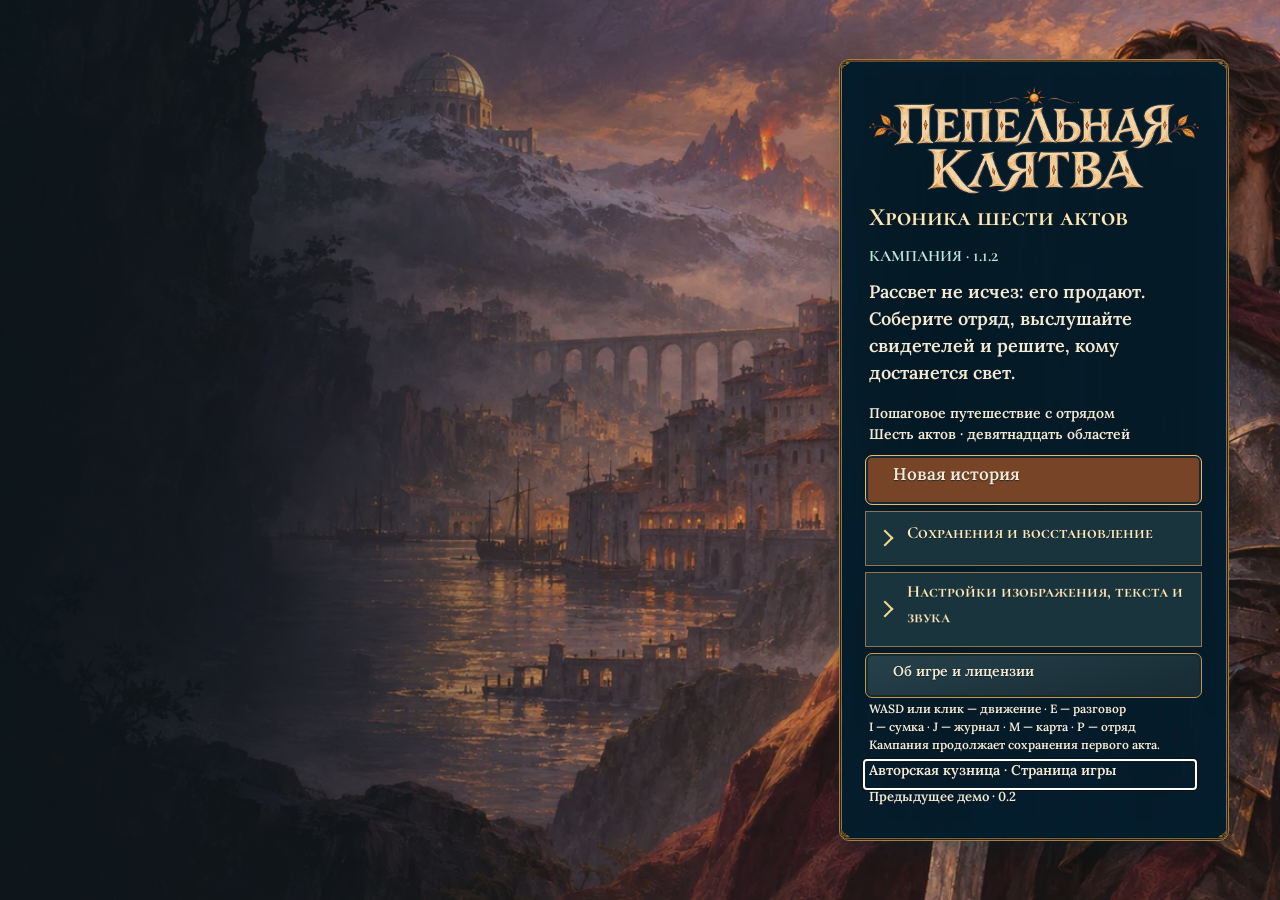
==== index.html @ 3344eede "Release Ashen Oath 1.1.2 with motion-captured locomotion" ====
<!doctype html>
<html lang="ru"><head><meta charset="utf-8"><meta name="viewport" content="width=device-width,initial-scale=1,viewport-fit=cover"><meta name="theme-color" content="#132b36"><title>Пепельная клятва · Кампания — Авторская кузница</title><link rel="stylesheet" href="act1.css?v=0.16.0-demo-poster-20261105-0717dfc3104f"><link rel="stylesheet" href="interface-windows.css?v=0.16.0-demo"><link rel="stylesheet" href="navigation.css?v=0.16.0-demo-phonehud2"><link rel="stylesheet" href="quest-arrow.css?v=0.16.0-demo"><link rel="stylesheet" href="loader-ads.css?v=20261113-vk4"><link rel="stylesheet" href="painted.css?v=roads-018"><link rel="stylesheet" href="forged.css?v=forged-019"><link rel="stylesheet" href="campaign.css?v=motion-110"></head><body>
<canvas id="actWorld" tabindex="-1" aria-label="Трёхмерный мир Пепельной клятвы"></canvas>
<div id="saveStatus" class="save-status" role="status" aria-live="polite"></div><div id="actHud" hidden></div><div id="actToast" role="status" aria-live="polite" hidden></div>
<section id="actMenu"><div id="menuCard" class="menu-card" role="region" aria-label="Главное меню"></div></section>
<div id="areaLoading" data-area-loading hidden><progress id="areaProgress" max="100" aria-label="Готовность локации"></progress></div>
<dialog id="gameModal" class="modal" aria-label="Окно игры"><div id="modalContent" class="panel"></div></dialog>
<input type="file" id="saveFile" accept=".json,.rpgsave.json" hidden>
<script src="loader-ads.js?v=20261113-vk4" defer></script>
<script type="module" src="src/act1/main.js?v=stride-112"></script>
</body></html>
---- act1.css ----
:root{color-scheme:dark;--ink:#ecdfc1;--gold:#c6a15e;--black:#10151b}*{box-sizing:border-box}html,body{margin:0;width:100%;height:100%;overflow:hidden;background:#131b20}button,input{font:inherit}button{cursor:pointer}button:disabled{cursor:default;opacity:.48}button:focus-visible,[tabindex]:focus-visible,input:focus-visible{outline:2px solid #f4d580;outline-offset:4px}[hidden]{display:none!important}#actWorld{position:fixed;inset:0;width:100%;height:100%;touch-action:none}.bitmap-text{display:block;max-width:100%;height:auto;object-fit:contain;pointer-events:none;user-select:none}.sprite{background-repeat:no-repeat;background-size:400% 400%;flex-shrink:0}.sprite.icons{background-image:url(assets/act1/item-icons.png);width:58px;height:58px}.sprite.portraits{background-image:url(assets/act1/portraits.png);width:76px;height:76px;border:1px solid #bd9b5266;border-radius:7px}.panel{position:relative;padding:36px 30px 26px;isolation:isolate}.panel:before{content:'';position:absolute;inset:0;background-image:url(assets/act1/ui-kit.png);background-size:400% 400%;background-position:var(--cell-x,0%) var(--cell-y,0%);pointer-events:none;z-index:-1}.panel:after{content:'';position:absolute;inset:25px 23px 23px;background:#10171bf0;z-index:-2;pointer-events:none}.paint-button{position:relative;border:0;background-image:url(assets/act1/ui-kit.png);background-size:400% 400%;background-position:0% 33.333%;background-color:transparent;min-height:52px;min-width:125px;padding:14px 24px;display:flex;align-items:center;justify-content:center;gap:8px}.paint-button:hover:not(:disabled){background-position:33.333% 33.333%}.paint-button:active:not(:disabled){background-position:66.666% 33.333%}.paint-button.small{min-height:42px;padding:10px 16px;min-width:90px}.paint-button.selected{filter:brightness(1.35)}#actHud{position:fixed;inset:0;pointer-events:none}#actHud button,#actHud .party-card{pointer-events:auto}.hud-top{position:absolute;top:10px;left:18px;right:18px;display:flex;gap:12px;align-items:flex-start;justify-content:space-between}.objective-panel{width:min(430px,44vw)}.hud-controls{display:flex;gap:4px;flex-wrap:wrap;justify-content:flex-end;max-width:460px}.party-strip{position:absolute;bottom:12px;left:12px;display:flex;gap:4px;max-width:65vw}.party-card{width:176px;padding:29px 17px 18px;display:flex;gap:7px;align-items:center;cursor:pointer}.party-card .portraits{width:52px;height:64px}.party-card.active{filter:brightness(1.25)}.party-values{min-width:0;flex:1}.meter{height:6px;background:#0b1118;border:1px solid #7b7143;margin:4px}.meter i{display:block;height:100%;background:#b84f46}.meter.mp i{background:#508ca8}.near-panel{position:absolute;right:20px;bottom:18px;width:290px}.near-panel .paint-button{width:100%}.location-label{position:absolute;left:50%;top:8px;transform:translateX(-50%);padding:8px 18px;background:#0d171ba6;border-bottom:1px solid #b896514d}.battle-panel{position:absolute;right:18px;bottom:18px;width:min(550px,44vw);max-height:73vh;overflow:auto}.battle-targets{display:flex;gap:4px;flex-wrap:wrap;margin:8px 0}.battle-actions{display:grid;grid-template-columns:1fr 1fr;gap:4px}.battle-log{max-height:100px;overflow:auto;background:#0d141bbb;padding:8px;border:1px solid #8a714444}.battle-items{max-height:170px;overflow:auto}.modal{width:min(1080px,94vw);max-height:91vh;overflow:auto;padding:46px 38px 30px;border:0;background:#111a20f2;color:var(--ink);border-radius:9px;box-shadow:0 25px 120px #000e}.modal::backdrop{background:#050910aa;backdrop-filter:blur(4px)}.modal:before{position:fixed;pointer-events:none}.modal-header{display:flex;align-items:center;justify-content:space-between;gap:12px;margin-bottom:12px}.modal-body{position:relative}.row{display:flex;align-items:center;gap:12px}.column{display:flex;flex-direction:column;gap:10px}.wrap{flex-wrap:wrap}.grow{flex:1;min-width:0}.scroll{max-height:65vh;overflow:auto;padding-right:7px}.dialogue-row{align-items:flex-start;min-height:155px}.dialogue-row .portraits{width:156px;height:190px}.choice-list{display:flex;flex-direction:column;gap:4px;margin-top:16px}.choice-list .paint-button{justify-content:flex-start;padding:17px 28px}.inventory-layout{display:grid;grid-template-columns:210px 1fr 240px;gap:16px}.bag-grid{display:grid;grid-template-columns:repeat(6,minmax(48px,1fr));gap:6px}.item-slot{position:relative;min-width:0;aspect-ratio:1;border:0;background-image:url(assets/act1/ui-kit.png);background-size:400% 400%;background-position:0% 66.666%;background-color:transparent;padding:8px;display:grid;place-items:center;touch-action:none;cursor:pointer}.item-slot .icons{width:100%;height:100%}.item-slot img.qty{position:absolute;right:3px;bottom:2px;width:auto;max-width:75%;height:18px}.item-slot.selected{outline:2px solid #edcb75}.item-slot.drag-over{outline:3px solid #83c9a4}.item-slot.gear-slot{width:72px;height:72px}.gear-row{display:flex;align-items:center;gap:6px;margin:8px 0}.item-detail{padding:14px;background:#090f16a8;border:1px solid #8c733b66;min-height:230px}.drag-preview{position:fixed;width:72px;height:72px;pointer-events:none;z-index:1000;filter:drop-shadow(0 7px 7px #0009)}.shop-list{display:grid;grid-template-columns:repeat(2,1fr);gap:8px}.shop-entry{display:flex;align-items:center;border:1px solid #9f865a44;padding:8px;gap:9px}.quest-entry{border-bottom:1px solid #9b824d44;padding:10px 0}.quest-entry.done{opacity:.55}.world-map{width:100%;height:300px;object-fit:contain;background:#111d23;border:1px solid #8d784e66}#actToast{position:fixed;left:50%;bottom:215px;transform:translateX(-50%);pointer-events:none;z-index:70;background:#10201fe8;border:1px solid #ab8b4d66;padding:8px 18px;border-radius:5px;max-width:80vw}#actMenu{position:fixed;inset:0;background:#0e171d url(assets/act1/gilded-menu-background.png?v=poster-20261105-0717dfc3104f) center/cover;z-index:90;display:flex;align-items:center;justify-content:flex-end;padding:5vw}.menu-card{width:400px;max-height:90vh;overflow:auto;background:#0b131ad4;padding:32px;border:1px solid #ad8e4655;border-radius:8px;box-shadow:0 15px 60px #0009}.menu-card .paint-button{width:100%;margin:5px 0}.menu-card .intro{margin:12px 0 20px}.menu-setting{display:flex;align-items:center;justify-content:space-between;margin:10px 0}.menu-setting input{width:130px;accent-color:#bd9658}::-webkit-scrollbar{width:8px}::-webkit-scrollbar-thumb{background:#76633e;border-radius:5px}body.reduced *{scroll-behavior:auto!important}@media(max-width:1000px){.hud-controls{max-width:320px}.hud-controls .paint-button{min-width:70px;padding:10px 14px}.party-card{width:137px;padding:22px 11px 15px}.party-card .portraits{width:42px;height:50px}.objective-panel{width:330px;padding:30px 23px 22px}.inventory-layout{grid-template-columns:160px 1fr}.item-detail{grid-column:1/-1;min-height:100px}.battle-panel{width:430px}.menu-card{width:360px}}@media(max-width:700px){.hud-top{left:5px;right:5px;top:5px}.location-label{display:none}.objective-panel{width:52vw;padding:25px 17px 16px}.hud-controls{max-width:44vw}.party-strip{max-width:100vw;left:0;bottom:0;gap:0}.party-card{width:24vw;padding:25px 10px 15px;display:block}.party-card .portraits{display:none}.near-panel{bottom:145px;right:8px;width:230px}.battle-panel{width:94vw;right:3vw;bottom:140px;max-height:48vh}.inventory-layout{grid-template-columns:1fr}.bag-grid{grid-template-columns:repeat(5,1fr)}.gear-row{display:inline-flex}.shop-list{grid-template-columns:1fr}.dialogue-row .portraits{width:90px;height:120px}.modal{padding:26px 18px}.menu-card{width:100%;background:#0b131aeb}#actMenu{padding:4vw;align-items:flex-end}.menu-card .intro{display:none}}

.modal{padding:0;background:transparent}.modal>.panel{min-height:260px;padding:48px 40px 35px}.modal:before{content:none}

.save-status{position:fixed;left:22px;bottom:178px;pointer-events:none;z-index:6;padding:2px 8px;background:#101a20b8;border-radius:3px}@media(max-width:700px){.save-status{bottom:130px}}
@media (min-width:701px) and (max-width:1300px){.battle-panel{bottom:170px;max-height:calc(100vh - 250px)}}
.battle-panel{pointer-events:auto}
/* Readable surfaces, preserving the gold, steel and crimson palette. */
.panel{isolation:auto;padding:14px;background:linear-gradient(145deg,#292b2aee,#10171df2);border:2px solid #a58146;border-radius:8px;box-shadow:inset 0 0 0 2px #191a1b,0 5px 18px #0008}
.panel:before,.panel:after{content:none}
.paint-button,.paint-button.small{background-image:none;background:linear-gradient(#473d30,#232422);border:1px solid #b28b51;border-radius:6px;min-width:0;min-height:44px;padding:8px 10px;box-shadow:inset 0 1px #f0c97940}
.paint-button:hover:not(:disabled){background:#594a35}.paint-button:active:not(:disabled){background:#693b32}
.item-slot{background-image:none;background:#20242a;border:1px solid #987948;border-radius:5px}
.bitmap-text{flex-shrink:1;min-width:0;max-width:100%;height:auto}
#actHud{display:grid;grid-template-columns:minmax(0,1fr) minmax(280px,38%);grid-template-rows:auto minmax(0,1fr) auto;gap:8px;padding:8px}
.hud-top{position:relative;inset:auto;grid-column:1/-1;grid-row:1;align-items:start}.objective-panel{width:min(360px,45%)}.hud-controls{max-width:58%}
.location-label{top:4px;z-index:2;pointer-events:none}
.party-strip{position:relative;inset:auto;grid-column:1/-1;grid-row:3;max-width:100%;overflow-x:auto;overflow-y:hidden;pointer-events:auto;align-items:stretch}
.party-card{flex:0 0 165px;width:165px;padding:8px;min-width:0}.party-card .portraits{width:48px;height:56px}
.battle-panel{position:relative;inset:auto;grid-column:2;grid-row:2;width:auto;max-height:100%;min-height:0;overflow:auto;pointer-events:auto;align-self:stretch}
.near-panel{position:relative;inset:auto;grid-column:2;grid-row:2;align-self:end;justify-self:end;width:min(290px,100%);pointer-events:auto}
.battle-actions{grid-template-columns:repeat(2,minmax(0,1fr))}.battle-targets .paint-button{flex:1 1 130px}.battle-log{pointer-events:auto}
@media(max-width:700px){#actHud{grid-template-columns:minmax(60px,1fr) minmax(0,68%);gap:4px;padding:4px}.hud-top{gap:4px}.objective-panel{width:48%;padding:8px;max-height:22vh;overflow:auto}.hud-controls{max-width:50%;gap:2px}.hud-controls .paint-button{padding:5px;min-height:36px}.party-card{flex-basis:145px;width:145px;display:flex;padding:6px}.party-card .portraits{display:block;width:35px;height:44px}.battle-panel{width:auto;max-height:100%;padding:8px}.near-panel{width:min(230px,100%)}.save-status{display:none}}
/* The supplied ImageGen atlas has unequal rectangles, not 4×4 cells.
   Bounds in the 1254×1254 source: panel (0,10,390,370),
   button (0,430,320,142), slot (0,600,320,300). */
.panel{isolation:isolate}
.panel:before{content:'';position:absolute;inset:0;display:block;background-image:url(assets/act1/ui-kit.png);background-repeat:no-repeat;background-size:321.54% 338.92%;background-position:0% 1.13%;opacity:.32;z-index:-1;pointer-events:none}
.paint-button,.paint-button.small{background-image:linear-gradient(#191d1bd9,#191d1be8),url(assets/act1/ui-kit.png);background-size:100% 100%,391.875% 883.10%;background-position:center,0% 38.67%;background-repeat:no-repeat}
.paint-button:hover:not(:disabled){background-image:linear-gradient(#694b31b8,#352920d9),url(assets/act1/ui-kit.png)}
.paint-button:active:not(:disabled){background-image:linear-gradient(#703a31c9,#35201dda),url(assets/act1/ui-kit.png)}
.item-slot{background-image:linear-gradient(#191d1bb3,#191d1bc9),url(assets/act1/ui-kit.png);background-size:100% 100%,391.875% 418%;background-position:center,0% 62.89%;background-repeat:no-repeat}
/* Reserve location within the objective, keeping navigation unobscured. */
.location-label{position:relative;top:auto;left:auto;transform:none;margin-top:5px;padding:3px 0;background:none;border:0}
.save-status{position:fixed;left:8px;top:50%;bottom:auto;right:auto;opacity:.78}
@media(min-width:1100px){.party-strip{grid-column:1;grid-row:3}.battle-panel{grid-column:2;grid-row:2 / 4}}
@media(max-width:1099px){.party-strip{grid-column:1 / -1;grid-row:3}.battle-panel{grid-column:2;grid-row:2}}
.party-card.active{border:3px double #ffe5a1;box-shadow:inset 0 0 0 2px #7a3028,0 0 0 2px #382018,0 0 14px #e1a85199;filter:none}
/* Keep both target list and commands usable in compact battle viewports. */
@media(max-width:1099px){
 #actHud[data-mode="battle"] .objective-panel>img:nth-child(2),#actHud[data-mode="battle"] .objective-panel>img:nth-child(3){display:none}
 #actHud[data-mode="battle"] .objective-panel{padding:8px;width:min(260px,40%)}
 #actHud[data-mode="battle"] .party-card{flex:0 0 155px;width:155px;padding:6px;align-items:start}
 #actHud[data-mode="battle"] .party-card .portraits{display:none}
 #actHud[data-mode="battle"] .party-values{display:grid;grid-template-columns:minmax(0,1fr) minmax(0,1fr);gap:1px 4px;align-items:center}
 #actHud[data-mode="battle"] .party-values .meter{margin:1px;height:7px}
 #actHud[data-mode="battle"] .party-values>img{max-width:100%}
 #actHud[data-mode="battle"] .battle-targets{flex-wrap:nowrap;overflow:auto;max-height:110px;align-items:flex-start}
 #actHud[data-mode="battle"] .battle-targets .paint-button{flex:0 0 130px;max-height:105px;overflow:auto;align-items:flex-start}
 #actHud[data-mode="battle"] .battle-panel{padding:8px}
}
.item-slot img.qty{z-index:3;box-sizing:content-box;width:40px;max-width:none;height:auto;min-height:20px;padding:2px 3px;background:#15100df5;border:1px solid #e2c37d;border-radius:5px;box-shadow:0 1px 4px #000}
/* Combat command dock: compact header and party, with room for the battlefield. */
#actHud[data-mode="battle"]{grid-template-columns:minmax(0,1fr) minmax(280px,330px)}
#actHud[data-mode="battle"] .objective-panel>img:nth-child(2),#actHud[data-mode="battle"] .objective-panel>img:nth-child(3){display:none}
#actHud[data-mode="battle"] .objective-panel{padding:8px;width:min(260px,40%)}
#actHud[data-mode="battle"] .party-card{flex:0 0 160px;width:160px;padding:6px;align-items:start}
#actHud[data-mode="battle"] .party-card .portraits{display:none}
#actHud[data-mode="battle"] .party-values{display:grid;grid-template-columns:minmax(0,1fr) minmax(0,1fr);gap:1px 4px;align-items:center}
#actHud[data-mode="battle"] .party-values .meter{margin:1px;height:7px}
#actHud[data-mode="battle"] .battle-panel{padding:8px}
#actHud[data-mode="battle"] .battle-targets{display:flex;flex-wrap:nowrap;overflow:auto;max-height:76px;align-items:stretch;margin:4px 0}
#actHud[data-mode="battle"] .battle-targets .paint-button{flex:1 0 96px;max-height:72px;overflow:auto;padding:4px;align-items:start}
.battle-actions{grid-template-columns:repeat(2,minmax(0,1fr));gap:3px}
.battle-actions .paint-button,.battle-actions .paint-button.small{min-height:43px;padding:4px 5px;justify-content:flex-start;gap:4px}
.battle-actions .combat-primary{min-height:52px;border-width:2px}
.combat-icon{width:32px;height:32px;flex:0 0 32px;background-repeat:no-repeat}
.battle-intel,.battle-log{pointer-events:auto;margin:3px 0;max-height:100px;overflow:auto;font-size:13px}
.battle-intel summary,.battle-log summary{cursor:pointer;display:flex;align-items:center;min-height:28px;color:#e3c895}
.battle-intel summary .bitmap-text,.battle-log summary .bitmap-text{display:inline-block}
@media(max-width:700px){#actHud[data-mode="battle"]{grid-template-columns:minmax(45px,1fr) minmax(240px,60%)}#actHud[data-mode="battle"] .party-card{flex-basis:140px;width:140px}}
/* ImageGen combat atlas 1774×887, four columns by two rows. */
.combat-icon{background-image:url(assets/act1/combat-actions-v1.png);background-size:400% 200%}
.combat-icon-attack{background-position:0% 0%}.combat-icon-defend{background-position:33.333% 0%}.combat-icon-item{background-position:66.667% 0%}.combat-icon-flee{background-position:100% 0%}
.combat-icon-fire{background-position:0% 100%}.combat-icon-ice{background-position:33.333% 100%}.combat-icon-heal{background-position:66.667% 100%}.combat-icon-arcane{background-position:100% 100%}
#actHud[data-mode="battle"] .battle-panel{align-self:start;max-height:100%}
#actHud[data-mode="battle"] .party-strip{align-items:flex-end}
#actHud[data-mode="battle"] .party-values{display:block}
#actHud[data-mode="battle"] .party-heading{min-width:0}
#actHud[data-mode="battle"] .party-vital{display:grid;grid-template-columns:minmax(0,1fr) 70px;align-items:center;gap:4px}
#actHud[data-mode="battle"] .battle-targets{max-height:none;align-items:stretch}
#actHud[data-mode="battle"] .battle-targets .paint-button{max-height:none;overflow:visible;align-items:center}
@media(min-width:701px) and (max-width:1099px){#actHud[data-mode="battle"]{grid-template-columns:minmax(0,1fr) 300px}}
#actHud[data-mode="battle"] .battle-targets .paint-button{flex:1 0 76px}
.battle-actions .paint-button{position:relative}
.battle-actions .paint-button:has(.combat-cost){min-height:52px;padding-bottom:14px}
.combat-cost{position:absolute;right:3px;bottom:1px;padding:0 2px;background:#141718ee;border:1px solid #80683c;border-radius:3px;line-height:1;pointer-events:none}
#actHud[data-mode="battle"] .hud-controls .paint-button{min-height:36px;padding:6px 8px}
@media(max-width:1099px){.battle-actions .combat-icon{width:28px;height:28px;flex-basis:28px}#actHud[data-mode="battle"] .battle-targets .paint-button{padding:2px;min-height:44px}}
#actHud[data-mode="battle"] .party-card{padding:4px}
.battle-actions{gap:2px}
.battle-actions .paint-button:has(.combat-cost){padding-bottom:4px}
.battle-actions .paint-button:has(.combat-cost)>.bitmap-text{align-self:flex-start}
/* Combat layout inspired by the supplied references: free central arena,
   narrow party column and a bottom command strip. */
#actHud[data-mode="battle"] .objective-panel{display:none}
#actHud[data-mode="battle"] .hud-top{justify-content:flex-end}
#actHud[data-mode="battle"] .hud-controls{max-width:100%}
#actHud[data-mode="battle"] .party-strip{position:absolute;top:65px;right:8px;bottom:148px;left:auto;width:170px;max-width:none;display:flex;flex-direction:column;align-items:stretch;overflow:auto}
#actHud[data-mode="battle"] .party-card{width:100%;flex:0 0 auto;min-height:0;align-items:center}
#actHud[data-mode="battle"] .party-card .portraits{display:block;width:35px;height:44px}
#actHud[data-mode="battle"] .party-values{min-width:0}
#actHud[data-mode="battle"] .party-vital{grid-template-columns:minmax(0,1fr) 55px}
#actHud[data-mode="battle"] .battle-panel{position:absolute;left:8px;right:186px;bottom:8px;width:auto;height:auto;max-height:none;overflow:visible;display:block;padding:5px;background:#10171bee}
#actHud[data-mode="battle"] .battle-actions{display:grid;grid-template-columns:repeat(8,minmax(0,1fr));gap:3px}
#actHud[data-mode="battle"] .battle-actions .paint-button{min-width:0}
#actHud[data-mode="battle"] .combat-heading{position:absolute;left:0;bottom:calc(100% + 74px);background:#10171bdc;border:1px solid #937744;border-radius:4px;padding:3px 8px;pointer-events:auto}
#actHud[data-mode="battle"] .battle-targets{position:absolute;bottom:calc(100% + 4px);left:0;width:auto;max-width:65%;max-height:65px;margin:0;overflow:auto;pointer-events:auto}
#actHud[data-mode="battle"] .battle-targets .paint-button{flex:0 0 80px;min-height:44px}
#actHud[data-mode="battle"] .battle-intel,#actHud[data-mode="battle"] .battle-log{position:absolute;bottom:calc(100% + 5px);width:170px;max-height:155px;overflow:auto;background:#10171bf5;border:1px solid #937744;border-radius:4px;padding:2px 5px}
#actHud[data-mode="battle"] .battle-intel{right:178px}
#actHud[data-mode="battle"] .battle-log{right:0}
#actHud[data-mode="battle"] .combat-prompt,#actHud[data-mode="battle"] .battle-panel>.row,#actHud[data-mode="battle"] .battle-items{position:relative;max-height:100px;overflow:auto;pointer-events:auto;background:#10171bf5}
@media(max-width:900px){
 #actHud[data-mode="battle"] .party-strip{top:55px;right:4px;bottom:150px;width:140px}
 #actHud[data-mode="battle"] .party-card .portraits{width:28px;height:36px}
 #actHud[data-mode="battle"] .battle-panel{left:4px;right:150px;bottom:4px}
 #actHud[data-mode="battle"] .battle-actions{grid-template-columns:repeat(4,minmax(0,1fr))}
 #actHud[data-mode="battle"] .battle-intel,#actHud[data-mode="battle"] .battle-log{width:140px}
 #actHud[data-mode="battle"] .battle-intel{right:148px}
}
#actHud[data-mode="battle"] .combat-heading{position:fixed;top:58px;left:8px;bottom:auto}
@media(max-width:900px){#actHud[data-mode="battle"] .battle-targets{max-width:calc(100% - 300px)}}
#actHud[data-mode="battle"] .party-strip,#actHud[data-mode="battle"] .battle-panel{grid-area:auto}
#actHud[data-mode="battle"] .party-card{position:relative;display:block}
#actHud[data-mode="battle"] .party-card .portraits{position:absolute;right:4px;top:4px;width:25px;height:30px}
#actHud[data-mode="battle"] .party-heading{padding-right:28px}
#actHud[data-mode="battle"] .party-vital{grid-template-columns:minmax(0,1fr) 55px}
#actHud[data-mode="battle"] .party-strip{bottom:8px}
#actHud[data-mode="battle"] .party-vital{grid-template-columns:minmax(24px,1fr) 75px}
#actHud[data-mode="battle"] .battle-panel{max-width:900px}
.battle-actions .paint-button.icon-only{justify-content:center;padding:4px;min-height:52px}
.combat-tooltip{position:absolute;bottom:calc(100% + 65px);left:50%;transform:translateX(-50%);display:none;width:150px;padding:5px;background:#10171bf7;border:1px solid #c49e5b;border-radius:4px;z-index:10;pointer-events:none}
.icon-only:hover .combat-tooltip,.icon-only:focus-visible .combat-tooltip{display:block}
/* Target guidance and inventory selection float above the target strip. */
#actHud[data-mode="battle"] .combat-prompt,#actHud[data-mode="battle"] .battle-panel>.row,#actHud[data-mode="battle"] .battle-items{position:absolute;left:0;right:auto;width:min(460px,100%);max-height:min(150px,30vh);overflow:auto;z-index:7;border:1px solid #a18351;border-radius:5px;padding:5px;background:#10171bf5}
#actHud[data-mode="battle"] .combat-prompt{bottom:calc(100% + 78px)}
#actHud[data-mode="battle"] .battle-panel>.row,#actHud[data-mode="battle"] .battle-items{bottom:calc(100% + 135px)}
#actHud[data-mode="battle"] .battle-actions .paint-button:not(.icon-only){display:flex;flex-direction:column;justify-content:center;align-items:center;gap:0;min-height:66px;padding:2px}
#actHud[data-mode="battle"] .battle-actions .paint-button:not(.icon-only) .combat-icon{width:28px;height:28px;flex-basis:28px}
.battle-actions .paint-button:hover .combat-tooltip,.battle-actions .paint-button:focus-visible .combat-tooltip{display:block}
body:has(#actHud[data-mode="battle"]:not([hidden])) .save-status{top:108px;left:8px;bottom:auto;max-width:250px;pointer-events:none}

/* Gilded Cyrillic reference styling; all visible glyphs remain raster images. */
.gilded-brand{display:block;width:330px;max-width:100%;height:auto;margin:0 auto 8px}
.paint-button{border-color:#b78a42}.paint-button:focus-visible{outline:2px solid #9be2d8;outline-offset:3px}
.chosen-action{border:2px solid #ffdc82!important;box-shadow:0 0 0 2px #286e6a,inset 0 0 20px #3fa8a654,0 0 16px #ffd97885!important;background-color:#173c3c!important}
.chosen-target{border:2px solid #9de9df!important;box-shadow:0 0 0 2px #d7ae54,inset 0 0 18px #4cad9a66,0 0 15px #8debdca6!important}
.turn-order{position:fixed;top:56px;left:344px;right:186px;height:57px;display:flex;gap:4px;padding:3px;overflow-x:auto;overflow-y:hidden;pointer-events:auto;z-index:5;background:#0b1d20df;border:1px solid #927744;border-radius:5px;scrollbar-width:thin;scrollbar-color:#c59c56 #142629}
.turn-entry{flex:0 0 94px;padding:2px 5px;border:1px solid #77633d;border-radius:3px;background:#1d2a29;min-width:0}
.turn-entry.enemy{border-color:#94604c;background:#372527}
.turn-entry.current{border:2px solid #ffdc8c;background:#264843;box-shadow:inset 0 0 12px #64c0b64d}
.turn-entry.acted{opacity:.5}.turn-entry.fallen{opacity:.28}
#actHud[data-mode="battle"] .combat-info{position:absolute;left:0;bottom:calc(100% + 66px);width:min(640px,100%);padding:6px 9px;border:1px solid #a78a4e;border-radius:5px;background:#0b1d22f5;max-height:min(180px,31vh);overflow:auto;pointer-events:auto;z-index:8}
.combat-info>.bitmap-text{display:block;max-width:100%}.combat-info:not(.expanded){padding:4px 8px}
.combat-choice-controls{display:flex;gap:8px;margin-top:4px}.combat-choice-controls .paint-button{min-height:35px;padding:3px 8px}
#actHud[data-mode="battle"] .battle-items{bottom:calc(100% + 133px);max-height:190px;z-index:10}
#actHud[data-mode="battle"] .battle-intel,#actHud[data-mode="battle"] .battle-log{max-height:180px}
@media(max-width:1000px){.turn-order{left:8px;right:150px;top:104px;height:54px}.turn-entry{flex-basis:90px}.combat-info{font-size:13px}}
@media(max-width:700px){.turn-order{right:146px;top:98px}.turn-entry{flex-basis:82px}#actHud[data-mode="battle"] .combat-info{max-height:27vh}}
@media(min-width:1001px){#actHud[data-mode="battle"] .combat-info.expanded{position:fixed;left:auto;right:194px;bottom:95px;width:340px;max-height:230px}}

@media(max-width:1000px){
 #actHud[data-mode="battle"] .battle-panel.choosing .battle-actions{display:none}
 #actHud[data-mode="battle"] .battle-panel.choosing .combat-info{position:relative;left:auto;right:auto;bottom:auto;width:100%;max-height:205px;margin:0;padding:5px;border:2px solid #70c5bb;box-shadow:inset 0 0 16px #28625e55}
 #actHud[data-mode="battle"] .battle-panel.choosing .battle-items{bottom:calc(100% + 65px)}
 #actHud[data-mode="battle"] .battle-panel.choosing .combat-info .bitmap-text{max-width:100%}
}
.turn-order{height:64px}@media(max-width:1000px){.turn-order{height:70px}}

/* Revival uses the existing bitmap lettering, gold borders and teal accents. */
.party-card.fallen{border-color:#b18463;box-shadow:inset 0 0 0 1px #90d5b86b}
.party-card.fallen .portraits{filter:grayscale(.85);opacity:.75}
.revival-targets{display:flex;flex-wrap:wrap;gap:8px;margin-bottom:14px}
.revival-targets .selected{border-color:#91e4ca;box-shadow:0 0 0 2px #79c7b54d}
.revival-heading .portraits{width:75px;height:100px}
.revival-method{display:flex;flex-direction:column;gap:8px;align-items:flex-start;padding:13px;margin:12px 0;border:1px solid #8a7249;border-radius:7px;background:#132026e8}
.revival-method>.paint-button{max-width:100%;margin-top:3px}
.revival-camp{margin-top:18px;margin-bottom:10px;border-left:3px solid #83cbb3;padding-left:13px}
#actHud[data-mode="battle"] .battle-actions.has-revival{grid-template-columns:repeat(9,minmax(0,1fr))}
@media(max-width:900px){#actHud[data-mode="battle"] .battle-actions.has-revival{grid-template-columns:repeat(5,minmax(0,1fr))}.revival-heading .portraits{width:54px;height:72px}}

.drag-feedback{position:fixed;z-index:1001;pointer-events:none;max-width:300px;padding:8px;background:#101c20f5;border:1px solid #c6a15e;border-radius:5px}.item-slot[data-drop-state="invalid"]{outline:3px dashed #e79179}.item-slot[data-drop-state="merge"]{outline:3px double #e8d282}.item-slot[data-drop-state="swap"]{outline:3px double #83c9de}

.item-slot{touch-action:pan-y pinch-zoom}.item-slot:focus-visible{outline-offset:2px}

/* Compact combat: the target strip owns the panel width only once. */
@media(max-width:900px){
 #actHud[data-mode="battle"] .battle-targets{width:100%;max-width:100%;flex-wrap:nowrap;overflow-x:auto;overflow-y:hidden;max-height:none;scroll-padding:4px}
 #actHud[data-mode="battle"] .battle-targets .paint-button{flex:0 0 72px;min-width:64px;min-height:48px}
 #actHud[data-mode="battle"] .combat-choice-controls{flex-wrap:wrap}
 #actHud[data-mode="battle"] .combat-choice-controls .paint-button{min-height:44px}
}
@media(max-width:480px){
 #actHud[data-mode="battle"] .party-strip{width:122px;right:4px}
 #actHud[data-mode="battle"] .battle-panel{right:134px;min-width:0}
 #actHud[data-mode="battle"] .battle-targets .paint-button{flex-basis:66px}
 #actHud[data-mode="battle"] .battle-intel{right:0;bottom:calc(100% + 62px);max-width:100%}
 #actHud[data-mode="battle"] .battle-log{right:0;max-width:100%}
 #actHud[data-mode="battle"] .battle-actions.has-revival{grid-template-columns:repeat(3,minmax(0,1fr))}
}
@media(max-height:460px) and (max-width:900px){
 #actHud[data-mode="battle"] .battle-panel{max-height:calc(100dvh - 156px);overflow-y:auto;overflow-x:hidden}
 #actHud[data-mode="battle"] .battle-targets,#actHud[data-mode="battle"] .combat-info,#actHud[data-mode="battle"] .combat-heading,#actHud[data-mode="battle"] .battle-intel,#actHud[data-mode="battle"] .battle-log,#actHud[data-mode="battle"] .battle-items{position:relative;inset:auto;width:100%;max-width:100%;margin-bottom:4px}
 #actHud[data-mode="battle"] .combat-info{max-height:110px}
}

/* Cover viewports reserve physical safe areas and track browser chrome. */
:root{--safe-top:env(safe-area-inset-top,0px);--safe-right:env(safe-area-inset-right,0px);--safe-bottom:env(safe-area-inset-bottom,0px);--safe-left:env(safe-area-inset-left,0px)}
html,body{height:100dvh}
#actHud{inset:var(--safe-top) var(--safe-right) var(--safe-bottom) var(--safe-left)}
#actMenu{padding:max(4vw,var(--safe-top)) max(4vw,var(--safe-right)) max(4vw,var(--safe-bottom)) max(4vw,var(--safe-left));height:100dvh}
.menu-card{max-height:calc(100dvh - var(--safe-top) - var(--safe-bottom) - 24px)}
.modal{max-width:calc(100vw - var(--safe-left) - var(--safe-right) - 20px);max-height:calc(100dvh - var(--safe-top) - var(--safe-bottom) - 20px);scroll-padding:16px}
.modal-header{position:sticky;top:0;z-index:20;background:#111a20fa;padding:4px 0}
.modal-header>.paint-button{flex-shrink:0;min-height:44px}
.turn-order{top:calc(56px + var(--safe-top));left:calc(344px + var(--safe-left));right:calc(186px + var(--safe-right))}
#actHud[data-mode="battle"] .combat-heading{top:calc(58px + var(--safe-top));left:calc(8px + var(--safe-left))}
@media(max-width:1000px){.turn-order{top:calc(104px + var(--safe-top));left:calc(8px + var(--safe-left));right:calc(150px + var(--safe-right))}}
@media(max-width:700px){.turn-order{top:calc(98px + var(--safe-top));right:calc(134px + var(--safe-right))}}
@media(max-height:460px) and (max-width:900px){#actHud[data-mode="battle"] .combat-heading{top:auto;left:auto}}

.modal-feedback:empty{display:none}.modal-feedback{position:sticky;top:64px;z-index:19;margin:0 0 12px;padding:10px;border:1px solid #b99857;border-radius:5px;background:#19282bfa}.choice-list>.bitmap-text{margin:0 12px 12px;max-width:calc(100% - 24px)}

.field-healing{padding:10px;margin:10px 0;border:1px solid #6c947f;border-radius:5px;background:#142326}.field-healing>summary{cursor:pointer;min-height:44px;display:flex;align-items:center}.field-healing>.paint-button{margin:5px 0 12px;max-width:100%}.quest-entry>.paint-button{margin-top:10px}.field-healing>.bitmap-text{margin-top:7px}

/* Compact remediation: transparent wrappers preserve desktop flow. */
.party-condition,.combat-info-copy{display:contents}
/* Bounded compact HUD. All geometry overrides exclude 1265x720 desktop. */
@media (max-width:760px), (max-height:460px){
 #actHud[data-mode="battle"]{display:block;padding:0}
 #actHud[data-mode="battle"] ::-webkit-scrollbar{width:6px;height:6px}
 #actHud[data-mode="battle"] .hud-top{position:absolute;top:4px;left:4px;right:4px;bottom:auto;display:block;height:52px;min-width:0;margin:0}
 #actHud[data-mode="battle"] .hud-controls{display:flex;flex-wrap:nowrap;justify-content:flex-start;gap:4px;width:100%;max-width:100%;height:52px;overflow-x:auto;overflow-y:hidden;pointer-events:auto;scroll-padding:4px}
 #actHud[data-mode="battle"] .hud-controls .paint-button{flex:0 0 104px;min-width:104px;min-height:44px;height:44px;padding:5px 7px}
 #actHud[data-mode="battle"] .hud-controls .paint-button:last-child{position:sticky;right:0;z-index:3;box-shadow:-5px 0 9px #081419d9}
 #actHud[data-mode="battle"] .turn-order{top:calc(60px + var(--safe-top));left:calc(4px + var(--safe-left));right:calc(124px + var(--safe-right));height:44px;padding:2px;min-width:0}
 #actHud[data-mode="battle"] .turn-entry{flex:0 0 86px;display:flex;align-items:center;min-width:0;padding:2px 4px}
 #actHud[data-mode="battle"] .turn-entry>.bitmap-text:last-child{display:none}
 #actHud[data-mode="battle"] .party-strip{position:absolute;left:auto;right:4px;top:60px;bottom:140px;width:112px;max-width:112px;max-height:280px;display:flex;flex-direction:column;gap:3px;overflow:auto;padding:2px}
 #actHud[data-mode="battle"] .party-card{display:block;flex:0 0 auto;width:100%;min-height:76px;padding:4px}
 #actHud[data-mode="battle"] .party-card .portraits{display:none}
 #actHud[data-mode="battle"] .party-heading{padding-right:0;max-height:42px;overflow:hidden}
 #actHud[data-mode="battle"] .party-vital{grid-template-columns:minmax(12px,1fr) 60px;gap:2px}
 #actHud[data-mode="battle"] .party-condition{display:none}
 #actHud[data-mode="battle"] .party-card:focus-within .party-condition{display:block;max-height:64px;overflow:auto;pointer-events:auto;background:#0d1d20;padding:3px 0}
 #actHud[data-mode="battle"] .battle-panel{position:absolute;left:4px;right:4px;top:auto;bottom:4px;width:auto;min-width:0;max-width:none;height:132px;max-height:132px;padding:4px;overflow:visible;display:grid;grid-template-columns:minmax(0,1fr) 94px 94px;grid-template-rows:50px 66px;gap:4px;background:#10171bf0}
 #actHud[data-mode="battle"] .battle-targets{position:static;inset:auto;grid-column:1;grid-row:1;display:flex;flex-wrap:nowrap;width:100%;max-width:100%;min-width:0;height:50px;max-height:50px;margin:0;overflow-x:auto;overflow-y:hidden}
 #actHud[data-mode="battle"] .battle-targets .paint-button{flex:0 0 76px;min-width:64px;height:44px;min-height:44px;padding:2px}
 #actHud[data-mode="battle"] .combat-heading{position:absolute;top:auto;right:auto;left:0;bottom:calc(100% + 4px);width:min(280px,100%);max-height:30px;overflow:auto;margin:0;padding:2px 5px}
 #actHud[data-mode="battle"] .battle-intel,#actHud[data-mode="battle"] .battle-log{position:static;inset:auto;grid-row:1;width:94px;max-width:94px;height:50px;max-height:50px;margin:0;padding:2px 4px;overflow:hidden}
 #actHud[data-mode="battle"] .battle-intel{grid-column:2}
 #actHud[data-mode="battle"] .battle-log{grid-column:3}
 #actHud[data-mode="battle"] .battle-intel>summary,#actHud[data-mode="battle"] .battle-log>summary{display:flex;align-items:center;min-height:44px;cursor:pointer}
 #actHud[data-mode="battle"] .battle-intel[open],#actHud[data-mode="battle"] .battle-log[open]{position:absolute;top:auto;bottom:calc(100% + 5px);left:auto;right:0;width:min(300px,100%);max-width:100%;height:auto;max-height:min(180px,46dvh);overflow:auto;z-index:24;background:#10171bfa}
 #actHud[data-mode="battle"] .battle-intel[open]{left:0;right:auto}
 #actHud[data-mode="battle"] .battle-actions,#actHud[data-mode="battle"] .battle-panel.choosing .battle-actions{grid-column:1/-1;grid-row:2;display:flex;flex-wrap:nowrap;align-items:stretch;gap:4px;min-width:0;height:66px;max-height:66px;overflow-x:auto;overflow-y:hidden;scroll-padding:4px}
 #actHud[data-mode="battle"] .battle-actions .paint-button{flex:0 0 82px;min-width:82px;width:82px;height:58px;min-height:58px;padding:3px}
 #actHud[data-mode="battle"] .battle-actions .paint-button.icon-only{flex-basis:64px;min-width:64px;width:64px;height:58px;min-height:58px}
 #actHud[data-mode="battle"] .battle-actions .paint-button:not(.icon-only){height:58px;min-height:58px;padding:3px}
 #actHud[data-mode="battle"] .battle-actions .paint-button:not(.icon-only) .combat-icon{width:24px;height:24px;flex-basis:24px}
 #actHud[data-mode="battle"] .combat-info:not(.expanded){display:none}
 #actHud[data-mode="battle"] .combat-info.expanded,#actHud[data-mode="battle"] .battle-panel.choosing .combat-info{position:absolute;inset:auto;left:0;right:0;bottom:calc(100% + 5px);width:100%;height:min(156px,42dvh);max-height:min(156px,42dvh);display:grid;grid-template-rows:minmax(0,1fr) auto;gap:3px;margin:0;padding:5px;overflow:hidden;z-index:22;background:#0b1d22fa}
 #actHud[data-mode="battle"] .combat-info-copy{display:block;min-width:0;min-height:0;overflow:auto}
 #actHud[data-mode="battle"] .combat-choice-controls{position:static;display:flex;flex-wrap:nowrap;gap:6px;min-height:44px;margin:0;background:#0b1d22}
 #actHud[data-mode="battle"] .combat-choice-controls .paint-button{min-height:44px;height:44px;min-width:96px;padding:4px 8px}
 #actHud[data-mode="battle"] .battle-items,#actHud[data-mode="battle"] .battle-panel.choosing .battle-items{position:absolute;inset:auto;left:0;right:0;bottom:calc(100% + min(156px,42dvh) + 10px);width:100%;max-height:min(170px,27dvh);overflow:auto;z-index:23;background:#10171bfa}
 #actHud[data-mode="battle"] .near-panel{left:4px;right:124px;bottom:4px;width:auto;max-height:90px;overflow:auto}
 body:has(#actHud[data-mode="battle"]:not([hidden])) #actToast{bottom:142px;left:4px;right:124px;transform:none;max-width:none;max-height:76px;overflow:auto;pointer-events:auto}
@media (min-width:481px) and (max-height:460px){
 #actHud[data-mode="battle"] .combat-info.expanded,#actHud[data-mode="battle"] .battle-panel.choosing .combat-info{left:0;right:auto;width:min(320px,54vw);height:112px;max-height:112px}
}
}

/* HUD50 B01: stable visible enemy identities, retaining world number mapping. */
#actHud[data-mode="battle"] .battle-targets .paint-button{flex-basis:128px;min-width:100px}
@media(max-width:760px),(max-height:460px){#actHud[data-mode="battle"] .battle-targets .paint-button{flex-basis:116px;min-width:100px}}

#actHud[data-mode="battle"] .combat-heading{max-width:calc(100vw - 195px)}
@media(max-width:760px),(max-height:460px){#actHud[data-mode="battle"] .combat-heading{width:min(430px,100%);max-width:100%;max-height:42px}}

.hud50-selection-summary{position:sticky;top:0;z-index:2;background:#0b1d22;padding:2px 0;border-bottom:1px solid #8e794a;margin-bottom:3px}

.battle-actions .hud50-unaffordable{border-style:dashed;filter:saturate(.6)}.hud50-shortage{position:absolute;left:2px;top:1px;background:#3a2725;border:1px solid #c3a067;pointer-events:none;max-width:calc(100% - 4px)}

#actHud[data-mode="battle"] .party-vital{display:flex;flex-direction:column-reverse;align-items:stretch;gap:0}.party-vital>.bitmap-text{width:100%!important}.party-vital .meter{width:100%;margin:0 0 2px!important;height:4px!important}

.hud50-health-warning{border-left:3px double #e3b086;padding-left:3px;background:#482b26}

#actHud[data-mode="battle"] .party-condition.hud50-condition-details{display:block;max-height:none;overflow:visible}.hud50-condition-details>summary{cursor:pointer;min-height:24px;display:flex;align-items:center}.hud50-condition-details[open]{max-height:115px!important;overflow:auto!important;background:#0d1d20}.hud50-condition-details>summary:focus-visible{outline:2px solid #9be2d8;outline-offset:1px}

.battle-actions .hud50-skill{flex-direction:column!important;gap:0!important;padding:3px 3px 15px!important}.battle-actions .hud50-skill>.bitmap-text{width:100%!important}.battle-actions .hud50-skill .combat-icon{width:22px!important;height:22px!important;flex-basis:22px!important}.battle-actions .hud50-skill .combat-cost{bottom:0;right:2px}.battle-actions .hud50-skill .hud50-shortage{top:0;left:1px;z-index:2}
@media(max-width:760px),(max-height:460px){#actHud[data-mode="battle"] .battle-actions .hud50-skill{flex-basis:92px;min-width:92px;width:92px;height:62px;min-height:62px}}

.battle-actions .hud50-group-start{margin-left:10px;border-left:4px double #e5c174!important}.battle-actions{scroll-padding-inline:8px}

.hud50-weakness{padding:3px;border-left:3px double #91d6c4;background:#163e36;margin-top:3px}

.hud50-area{border-bottom:1px solid #897044;margin-bottom:4px;padding-bottom:2px}

.hud50-objective-details{pointer-events:auto;margin-top:3px}.hud50-objective-details>summary{display:flex;align-items:center;min-height:32px;cursor:pointer}.hud50-objective-details[open]{max-height:35vh;overflow:auto}.hud50-objective{max-height:none!important;overflow:visible!important}
@media(max-width:700px){.hud50-objective{width:52%;padding:7px}.hud50-objective-details[open]{max-height:24vh}}

.hud50-objective-progress{border-left:3px solid #a6cead;padding:3px 4px;background:#15332e;margin-top:3px}

.hud50-near-primary{border-bottom:1px solid #a28750;padding-bottom:5px;margin-bottom:5px}.hud50-near-primary>.paint-button{border:2px solid #a9dfcb;background-color:#21433d}.hud50-near-secondary{margin-top:2px}

.hud50-near-primary{display:grid;grid-template-columns:30px minmax(0,1fr);gap:5px;align-items:center}.hud50-keycap{display:flex;justify-content:center;align-items:center;min-width:28px;min-height:28px;border:2px outset #b99a5b;border-radius:4px;background:#202a28}.hud50-keycap>.bitmap-text{width:100%!important}

.hud50-skill-inspection{margin-top:5px;padding:4px;border-top:2px dotted #adcebb;background:#20332f}.hud50-selection-summary+.hud50-skill-inspection{margin-top:3px}

/* HUD50 review remediation: description is secondary to actionable forecast. */
.hud50-action-description>summary{cursor:pointer;min-height:24px;display:flex;align-items:center}.hud50-action-description{margin-top:3px;border-top:1px solid #546c61}

/* HUD50 visual remediation: the selected target's numeric forecast precedes
   secondary cost/detail text in short landscape; confirmation remains 44px. */
@media(min-width:481px) and (max-height:460px){
 #actHud[data-mode="battle"] .combat-info.expanded,#actHud[data-mode="battle"] .battle-panel.choosing .combat-info{height:120px;max-height:120px;bottom:calc(100% + 3px)}
 #actHud[data-mode="battle"] .combat-info-copy{display:flex;flex-direction:column;align-items:stretch}
 #actHud[data-mode="battle"] .combat-info-copy>*{flex-shrink:0}
 #actHud[data-mode="battle"] .hud50-selection-summary{order:-2;margin-bottom:1px;position:static}
 #actHud[data-mode="battle"] .hud50-forecast{order:-1}
}
/* UI100: queue interaction uses the existing bronze/gold visual language. */
.turn-entry.ui100-interactive{cursor:pointer}.turn-entry.ui100-interactive:hover{outline:1px solid #e6c685}.turn-entry.ui100-interactive:focus-visible{outline:2px solid #9be2d8;outline-offset:2px}.ui100-line{max-width:100%;min-width:0}.ui100-summary{border:1px solid #aa89534d;background:#0b181de8;padding:7px;margin:5px 0}.ui100-title{margin-bottom:4px}.ui100-interactive{pointer-events:auto}

.ui100-health-forecast{width:100%}.ui100-hp-track{position:relative;height:7px;background:#10171b;border:1px solid #a98b53}.ui100-hp-track i{position:absolute;left:0;top:0;height:100%;display:block}.ui100-hp-before{background:repeating-linear-gradient(45deg,#cfac77,#cfac77 3px,#624b3b 3px,#624b3b 6px)}.ui100-hp-after{background:#a95d4c}.battle-targets .paint-button:has(.ui100-health-forecast){flex-wrap:wrap}.ui100-health-forecast .bitmap-text{max-height:25px}

.ui100-threat{border-left:4px double #e9be80}.battle-panel>.ui100-threat{position:relative;pointer-events:auto;max-height:105px;overflow:auto}.ui100-threat .bitmap-text{max-height:55px}

.ui100-status-strip{display:flex;gap:3px;flex-wrap:wrap;pointer-events:auto}.ui100-status{border:1px solid #ae905966;padding:2px;background:#152328;max-width:100%}.party-card .ui100-status-strip{max-height:68px;overflow:auto}.party-card .ui100-status .bitmap-text{max-height:30px}

.ui100-hotkeys{grid-column:1/-1;opacity:.86}.ui100-hotkeys .bitmap-text{max-height:23px}

.hud50-skill .combat-tooltip{width:260px;max-width:80vw;bottom:calc(100% + 6px)}.hud50-skill:hover .combat-tooltip,.hud50-skill:focus-visible .combat-tooltip{display:block}

.ui100-log-filters{display:flex;gap:2px;flex-wrap:wrap}.ui100-log-filters .paint-button{min-width:65px!important;min-height:32px!important;padding:5px!important;flex:1}.ui100-log-entries{max-height:210px;overflow:auto;overscroll-behavior:contain}.ui100-log-entry{margin:4px 0}.battle-log:has(.ui100-log-entries)[open]{width:350px!important;max-width:85vw!important;max-height:330px!important}

.ui100-postbattle{position:absolute;left:18px;top:180px;max-width:min(350px,45vw);max-height:160px;overflow:auto;pointer-events:auto}@media(max-width:700px){.ui100-postbattle{top:125px;left:6px;max-width:52vw;max-height:110px}}

.ui100-threat>summary,.ui100-postbattle>summary{cursor:pointer;display:flex;align-items:center;min-height:30px}.battle-intel .ui100-threat{max-height:200px;overflow:auto;margin:5px 0}.ui100-status-strip{max-height:38px!important;overflow:auto!important}.ui100-postbattle:not([open]){max-height:55px;width:min(330px,45vw)}.ui100-render-boundary{display:none!important}@media(max-width:700px){.ui100-postbattle{top:130px;max-width:48vw}.ui100-hotkeys .bitmap-text{max-height:18px}}
---- interface-windows.css ----
/* Interface-only additions; raster labels and generated panel assets stay in use. */
.window-tabs{display:flex;flex-wrap:wrap;gap:5px;margin:8px 0}.window-tabs .paint-button{min-width:80px;flex:1}.window-tabs [aria-pressed="true"]{outline:2px solid #f2d68f;outline-offset:-3px;background-color:#3b3424}.window-tabs [aria-pressed="true"]:before{content:"";width:7px;height:7px;border:1px solid #f2d68f;transform:rotate(45deg);flex-shrink:0}.window-disclosure{border:1px solid #8c733b66;padding:8px;margin:8px 0;background:#101b20}.window-disclosure>summary{min-height:44px;cursor:pointer;display:flex;align-items:center;gap:7px}.window-disclosure>summary:before{content:"";width:10px;height:10px;flex-shrink:0;border:solid #f2d68f;border-width:0 2px 2px 0;transform:rotate(-45deg);margin:0 5px}.window-disclosure[open]>summary:before{transform:rotate(45deg)}.window-disclosure>summary .bitmap-text{display:inline-block}.window-disclosure>summary:focus-visible{outline:2px solid #9be2d8}.window-disclosure .paint-button{max-width:100%}
.window-search{position:relative;min-height:48px;border:1px solid #b5965a;background:#0c191f;border-radius:4px;isolation:isolate}.window-search:focus-within{outline:2px solid #9be2d8}.window-search input{position:relative;z-index:1;width:100%;height:48px;border:0;background:transparent;color:transparent;caret-color:#f1d69a;padding:10px;font:600 15px RiftText,Georgia,serif}.window-search input::-webkit-search-cancel-button{display:none}.window-search-mirror{position:absolute;inset:8px 10px;pointer-events:none;overflow:hidden}.window-search-mirror .bitmap-text{max-height:40px;object-position:left top}
.window-compare{border:1px solid #b5965a;padding:10px;margin:10px 0;background:#17252b}.window-compare .bitmap-text{margin-bottom:7px}
.window-heroes{flex-direction:column}.window-heroes .paint-button{width:100%}.gear-row>.grow{min-width:0}
.window-wallet{position:sticky;top:64px;z-index:12;padding:10px;background:#16252cfa;border:1px solid #b5965a;margin:8px 0}.window-wallet-quote{margin-top:5px}.window-sale-list{display:flex;flex-direction:column;gap:8px}
.window-quantity{display:flex;align-items:center;gap:4px;flex-wrap:wrap;margin:6px 0}.window-quantity .paint-button{min-width:52px;min-height:44px;padding:6px}.window-quantity>.bitmap-text{flex-basis:100%}
.window-shop-action{display:flex;flex-direction:column;gap:5px;max-width:180px;flex-shrink:0}.shop-entry:has(.window-shop-action){align-items:flex-start}@media(max-width:700px){.shop-entry:has(.window-shop-action){flex-wrap:wrap}.window-shop-action{flex-basis:100%;max-width:100%}.window-shop-action .paint-button{width:100%}}
.window-choice-card{padding:10px;margin:6px 0;border:1px solid #b5965a;background:#17242b}.window-choice-card>.bitmap-text{margin:8px 10px;max-width:calc(100% - 20px)}.window-choice-card .paint-button{width:100%}
.window-dialogue-advance{border-top:1px solid #b5965a;padding-top:12px}.window-dialogue-advance>.paint-button{align-self:flex-end;outline:1px solid #b5965a}.window-dialogue-decisions{border-top:2px solid #b5965a;padding-top:12px}
.menu-card>.window-disclosure{margin:10px 0}.menu-card>.window-disclosure>summary{min-height:48px}.menu-card>.window-disclosure .paint-button{width:100%}
/* HUD50 visual remediation: use phone width for content rather than nested
   decorative padding; keep all equipment names and real slots available. */
@media(max-width:700px){
 .modal{padding:12px 8px}.modal #modalContent{padding:14px 12px}
 .modal-header{gap:6px}.modal-header>.bitmap-text{flex:1;min-width:0}
 .modal-header>.paint-button{min-width:84px;width:84px;padding:6px}
 .window-heroes{display:grid;grid-template-columns:repeat(2,minmax(0,1fr));gap:4px}
 .inventory-layout>.column:first-child{display:grid;grid-template-columns:repeat(3,minmax(0,1fr));gap:6px}
 .inventory-layout>.column:first-child>:not(.gear-row){grid-column:1/-1}
 .inventory-layout>.column:first-child>.sprite.portraits{display:none}
 .inventory-layout .gear-row{display:flex;flex-direction:column;align-items:stretch;gap:4px;min-width:0;margin:0}
 .inventory-layout .gear-row .gear-slot{align-self:center;width:64px;height:64px}
}
.item-slot.ui100-valid-gear{outline:2px dashed #adceaf;outline-offset:2px}.item-slot.ui100-valid-gear>.bitmap-text{position:absolute;bottom:0;width:105px;max-width:150%;background:#152a22}.ui100-selection{border:1px double #d0ac69;padding:8px;background:#1b252a}

.shop-entry:has(.ui100-shop-compare){flex-wrap:wrap}.ui100-shop-compare{flex:1 1 100%;min-width:0}.ui100-shop-heroes{position:sticky;bottom:0;background:#142027f5;padding:5px;z-index:2}

.ui100-sale-warning,.ui100-gear-risk{border-left:4px double #e3bc7c;padding-left:7px;width:100%}

.ui100-act-map{position:relative;width:100%;height:440px;background:radial-gradient(ellipse at center,#233331,#101a20 75%);border:1px solid #a58750;overflow:visible;margin:8px 0 20px}.ui100-map-edges{position:absolute;inset:0;width:100%;height:100%;pointer-events:none}.ui100-map-edges path{fill:none;stroke:#93bba3;stroke-width:.7}.ui100-map-edges .ui100-edge-closed{stroke:#bc9d6f;stroke-dasharray:2 2}.ui100-map-node{position:absolute;transform:translate(-50%,-50%);width:29%;max-width:240px;padding:9px!important;min-width:0!important;min-height:58px!important}.ui100-map-node.unknown{opacity:.5;border-style:dashed}.ui100-map-node[aria-pressed="true"]{outline:2px double #f3d48d;outline-offset:3px}.ui100-map-node .bitmap-text{max-height:60px}.ui100-map-legend{margin:8px 0}@media(max-width:600px){.ui100-act-map{height:400px}.ui100-map-node{width:31%;min-height:64px!important}.ui100-map-node .bitmap-text{min-height:34px}}

.ui100-map-edges .ui100-edge-route{stroke:#f4d794;stroke-width:1.3;stroke-dasharray:3 1;filter:drop-shadow(0 0 1px #d8b365)}

.ui100-speaker-active{border-left:4px double #d9b16d;padding-left:12px;position:relative;flex-wrap:wrap}.ui100-speaker-cue{flex:1 1 100%;margin-left:4px}.ui100-speaker-cue .bitmap-text{max-height:30px}
---- navigation.css ----
/* Original generated panels and gold raster labels remain the UI vocabulary. */
.nav50-minimap{position:absolute;right:14px;top:76px;width:244px;padding:8px;background:#0c1d22f5;border:1px solid #b79555;border-radius:8px;pointer-events:auto;z-index:12;max-height:calc(100dvh - 170px);overflow:auto;scrollbar-width:thin}
.nav50-header{display:flex;gap:5px;align-items:center}.nav50-header>.nav50-caption{flex:1;min-width:0}.nav50-caption{min-width:0;margin:3px 0}.nav50-caption>.bitmap-text{max-width:100%;height:auto}.nav50-svg{display:block;width:100%;height:auto;overflow:hidden;background:#07151a;border-radius:5px;border:1px solid #8f783e}
.nav50-controls{display:flex;flex-wrap:wrap;gap:4px;margin-top:6px}.nav50-control.paint-button{flex:1 1 90px;min-width:70px;min-height:44px;padding:5px}.nav50-body{min-width:0}.nav50-copy{margin-top:5px}
@media(max-width:760px),(max-height:460px){.nav50-minimap{right:6px;top:66px;width:190px;max-height:calc(100dvh - 220px)}}

































.nav50-quest-list{display:flex;flex-direction:column;gap:4px;max-height:180px;overflow:auto;margin-top:5px}.nav50-quest-list .nav50-control{flex:none;width:100%}.nav50-quest-list [aria-pressed="true"]{outline:2px solid #ead18c;outline-offset:-2px}









.nav50-header>.nav50-control{flex:0 0 86px;min-width:72px}.nav50-minimap.nav50-collapsed{width:132px;overflow:visible}.nav50-collapsed .nav50-area{display:none}.nav50-collapsed .nav50-header>.nav50-control{flex:1;min-width:112px}.nav50-control:focus-visible{outline:2px solid #9fe1d1;outline-offset:2px}.nav50-minimap [hidden]{display:none!important}



.nav50-legend{padding:6px;border-top:1px solid #927b49;background:#10262a}.nav50-selection-hint,.nav50-route-reason{border-left:2px solid #c69c61;padding-left:5px}.nav50-arrival{border:1px solid #92c1a5;padding:4px}.nav50-step{border-bottom:1px solid #7aa98f}.nav50-control[aria-pressed="true"]{box-shadow:inset 0 0 0 2px #e5c782}

/* Integration reflow: separate the new map from navigation controls and keep
   the fourth companion reachable in the existing narrow-screen HUD. */
@media(max-width:1000px),(max-height:460px){
 #actHud[data-mode="explore"] .hud-top{display:contents}
 #actHud[data-mode="explore"] .hud-controls{position:absolute;top:calc(4px + var(--safe-top));left:4px;right:4px;max-width:none;display:flex;flex-wrap:nowrap;justify-content:flex-start;height:48px;gap:4px;padding:1px;overflow-x:auto;overflow-y:hidden;scrollbar-width:thin}
 #actHud[data-mode="explore"] .hud-controls .paint-button{flex:0 0 100px;min-width:100px;height:44px;min-height:44px;padding:4px}
 #actHud[data-mode="explore"] .hud-controls .paint-button:last-child{position:sticky;right:0;background-color:#172327;z-index:2}
 #actHud[data-mode="explore"] .objective-panel{position:absolute;top:calc(60px + var(--safe-top));left:4px;width:calc(100% - 148px);max-height:min(220px,32dvh)!important;padding:12px;overflow:auto!important;pointer-events:auto;scrollbar-width:thin}
 #actHud[data-mode="explore"] .party-strip{position:absolute;inset:auto;grid-column:auto;grid-row:auto;left:4px;right:4px;bottom:calc(4px + var(--safe-bottom));max-width:none;max-height:150px;gap:4px;overflow-x:auto;overflow-y:hidden;scrollbar-width:thin}
 #actHud[data-mode="explore"] .party-card{flex:0 0 116px;width:116px;min-width:116px;padding:8px;display:block}
 #actHud[data-mode="explore"] .party-card .portraits{display:none}
 #actHud[data-mode="explore"] .near-panel{position:absolute;inset:auto;grid-column:auto;grid-row:auto;align-self:auto;justify-self:auto;right:4px;bottom:calc(160px + var(--safe-bottom));width:min(290px,calc(100% - 152px));max-height:100px;padding:8px;overflow:auto;scrollbar-width:thin}
 .nav50-minimap{top:calc(60px + var(--safe-top));right:4px;max-height:max(160px,calc(100dvh - 330px))}
}
@media(min-width:1001px) and (min-height:461px){
 #actHud[data-mode="explore"] .near-panel{position:absolute;inset:auto;grid-column:auto;grid-row:auto;align-self:auto;justify-self:auto;right:270px;bottom:calc(156px + var(--safe-bottom));width:290px;max-height:120px;overflow:auto}
}
@media(max-height:460px){
 .nav50-minimap:not(.nav50-collapsed){max-height:calc(100dvh - 68px)}
 #actHud[data-mode="explore"] .near-panel{max-height:78px}
}
@media(max-height:460px) and (min-width:600px){
 #actHud[data-mode="explore"] .objective-panel{width:calc(100% - 310px);max-height:max(76px,calc(100dvh - 222px))!important}
}
.nav50-skill-effects{border-left:2px solid #8ebba9;padding-left:5px;margin:5px 0}

/* Device acceptance correction: retain a clear central view in phone landscape.
   Details remain scrollable; each companion remains a 44px-or-larger target. */
@media(max-height:460px) and (min-width:600px){
 #actHud[data-mode="explore"] .objective-panel{width:min(330px,calc(100% - 155px));max-height:86px!important;padding:6px 9px}
 #actHud[data-mode="explore"] .hud50-area{display:none}
 #actHud[data-mode="explore"] .party-strip{right:auto;width:min(520px,calc(100% - 8px));height:72px;max-height:72px;align-items:stretch}
 #actHud[data-mode="explore"] .party-card{flex:0 0 116px;min-height:44px;max-height:72px;display:flex;padding:4px 7px;overflow:hidden}
 #actHud[data-mode="explore"] .party-values{display:grid;grid-template-columns:1fr 1fr;gap:0 3px;align-content:center}
 #actHud[data-mode="explore"] .party-values>.bitmap-text{width:100%!important;max-height:18px;object-position:left center}
 #actHud[data-mode="explore"] .party-values>.meter{grid-column:1/-1;width:100%;height:3px;margin:0}
 #actHud[data-mode="explore"] .party-values>.meter+.bitmap-text{grid-column:1/-1;width:100%!important;max-height:18px}
 #actHud[data-mode="explore"] .party-vital{grid-column:1/-1;display:flex;flex-direction:column-reverse;gap:0;align-items:stretch}
 #actHud[data-mode="explore"] .party-vital>.bitmap-text{width:100%!important;max-height:20px;object-position:left center}
 #actHud[data-mode="explore"] .party-vital>.meter{width:100%;height:3px;margin:0}
 #actHud[data-mode="explore"] .near-panel{bottom:calc(82px + var(--safe-bottom));width:250px;max-height:78px;padding:5px}
}
---- quest-arrow.css ----
.qa50-overlay{position:fixed;inset:0;pointer-events:none;z-index:16}.qa50-marker{position:absolute;width:86px;height:86px;pointer-events:none}.qa50-svg{display:block;width:64px;height:64px;margin-inline:auto;overflow:visible;pointer-events:none}.qa50-controls{display:flex;flex-wrap:wrap;gap:4px;grid-column:1/-1;max-width:100%;pointer-events:none}.qa50-controls button{pointer-events:auto}
.qa50-svg{filter:drop-shadow(0 1px 2px #000c)}
.qa50-distance{position:absolute;top:64px;left:50%;width:80px;transform:translateX(-50%);padding:1px 3px;background:#071b22e8;border:1px solid #9b814b88;border-radius:3px}.qa50-distance .bitmap-text{width:100%;max-height:18px}
@keyframes qa50-arrival-glow{50%{filter:drop-shadow(0 0 5px #a7dbc2)}}.qa50-marker[data-status="arrived"] .qa50-ring{animation:qa50-arrival-glow 1.8s ease-in-out infinite}
.qa50-compact .qa50-marker{width:68px;height:68px}.qa50-compact .qa50-svg{width:48px;height:48px}.qa50-compact .qa50-distance{top:48px;width:64px;padding:0 2px}.qa50-compact .qa50-distance .bitmap-text{max-height:16px}.qa50-caption{max-width:100%;min-width:0}.qa50-control{flex:1;min-width:74px!important;min-height:44px!important}.qa50-control .bitmap-text{max-height:28px}.qa50-controls>.qa50-caption{flex-basis:100%}
.qa50-short .qa50-marker{width:52px;height:52px}.qa50-short .qa50-svg{width:36px;height:36px}.qa50-short .qa50-distance{top:36px;width:52px}.qa50-short .qa50-distance .bitmap-text{max-height:14px}
.qa50-details,.qa50-help{flex-basis:100%;width:100%;max-height:180px;overflow:auto;padding:5px;border-left:2px solid #b99d63;background:#0b2024;pointer-events:auto;scrollbar-width:thin}
.qa50-live{position:absolute;width:1px;height:1px;overflow:hidden;clip-path:inset(50%);white-space:nowrap;pointer-events:none}
.qa50-overlay[data-reduced-motion="true"] .qa50-ring{animation:none!important;transition:none!important}@media(prefers-reduced-motion:reduce){.qa50-ring{animation:none!important;transition:none!important}}
---- loader-ads.css ----
/* Preserve the game's artwork and controls; reserve separate space for ads. */
#actMenu[data-loader-ads]{display:grid;grid-template-columns:minmax(300px,420px) 266px;justify-content:end;align-items:center;align-content:safe center;gap:24px;overflow:auto;overscroll-behavior:contain;padding:max(20px,var(--safe-top,0px)) max(24px,var(--safe-right,0px)) max(20px,var(--safe-bottom,0px)) max(24px,var(--safe-left,0px))}
#actMenu[data-loader-ads]>.menu-card{width:100%;min-width:0;max-height:calc(100dvh - var(--safe-top,0px) - var(--safe-bottom,0px) - 40px);grid-column:1;grid-row:1}
.ashen-loader-ads{grid-column:2;grid-row:1;display:flex;flex-direction:column;align-items:center;gap:16px;max-height:calc(100dvh - var(--safe-top,0px) - var(--safe-bottom,0px) - 40px);overflow:auto;overscroll-behavior:contain;padding-right:4px}
.ashen-loading-ad{width:266px;padding:12px;border:1px solid #c6a15e66;border-radius:8px;background:#0b131aeb;box-shadow:0 12px 40px #0007;flex:0 0 auto}
.ashen-loading-ad-label{display:block;margin-bottom:10px;color:#d3c6ab;text-align:center;font:10px/1.3 system-ui,sans-serif;letter-spacing:.14em;text-transform:uppercase}
.ashen-loading-ad .mrg-tag{display:block;width:240px;height:400px;background:#151e25}
@media(max-width:759px){#actMenu[data-loader-ads]{grid-template-columns:minmax(0,1fr);align-content:start;justify-items:center;gap:18px;padding:max(16px,var(--safe-top,0px)) max(12px,var(--safe-right,0px)) max(16px,var(--safe-bottom,0px)) max(12px,var(--safe-left,0px))}#actMenu[data-loader-ads]>.menu-card{grid-column:1;grid-row:1;width:min(100%,420px);max-height:none}#actMenu[data-loader-ads]>.ashen-loader-ads{grid-column:1;grid-row:2;justify-self:center;max-height:none}}
@media(max-height:599px){#actMenu[data-loader-ads]{align-content:start}.ashen-loader-ads{max-height:calc(100dvh - 24px)}}
---- painted.css ----
:root {
  --ink: #f8e6c5;
  --gold: #d7aa60;
  --black: #102832;
  --paint-line: #a87c42;
  --paint-panel: #112b34;
  --paint-frame: url("assets/act1/painted/ui-frame.webp?v=painted-20261114-r2");
}

#actMenu {
  background: #24394a url("assets/act1/painted/menu.webp?v=painted-20261114-r2") center / cover no-repeat;
  padding: max(14px, var(--safe-top)) max(4vw, var(--safe-right)) max(14px, var(--safe-bottom)) max(4vw, var(--safe-left));
}

.menu-card, .panel {
  background: var(--paint-panel);
  border: 1px solid var(--paint-line);
  border-radius: 10px;
  box-shadow: 0 8px 24px #09222b55;
}

.menu-card::before, .panel::before {
  content: "";
  position: absolute;
  inset: 0;
  z-index: -1;
  border-image: var(--paint-frame) 62 fill / 11px / 0 stretch;
  background: none;
  opacity: 1;
  pointer-events: none;
}

.menu-card {
  width: min(390px, 46vw);
  padding: clamp(16px, 2vw, 26px);
  isolation: isolate;
  position: relative;
  overflow-y: auto;
  scrollbar-width: thin;
}

.gilded-brand {
  width: min(100%, 330px);
  aspect-ratio: 3 / 1;
  object-fit: contain;
  margin: 0 auto 7px;
}

.menu-card .intro { margin: 5px 0 9px; }
.menu-card .window-disclosure { margin: 6px 0; }
.menu-card .window-disclosure > summary { min-height: 37px; }
.menu-card .paint-button { margin: 3px 0; }
.panel::after { content: none; }

.paint-button, .paint-button.small, .item-slot {
  background: linear-gradient(165deg, #27414a, #162b34);
  border: 1px solid #be9656;
  box-shadow: inset 0 0 0 2px #172b2e;
  border-radius: 7px;
}

.paint-button:hover:not(:disabled) { background: #3e514a; }
.paint-button:active:not(:disabled) { background: #203a42; }
.paint-button[aria-pressed="true"], .paint-button.selected { background: #315b56; }
.menu-card .paint-button[data-focus-key="new-story"] { background: #774428; border-color: #e4ba72; }
.menu-card .paint-button[data-focus-key="new-story"]:hover:not(:disabled) { background: #925832; }
.window-disclosure, .item-detail, .window-choice-card, .ui100-summary { background-color: #19343d; border-color: #8d7651; }
.item-slot.drag-over { background-color: #37675a; }
.modal-header { background: #142e38fa; }
.sprite.portraits { background-image: url("assets/act1/painted/portraits.webp?v=painted-20261114-r2"); border-color: #b89a63; }
.sprite.icons { background-image: url("assets/act1/painted/items.webp?v=painted-20261114-r2"); }
.combat-icon { background-image: url("assets/act1/painted/actions.webp?v=painted-20261114-r2"); }
.battle-panel, #actHud[data-mode="battle"] .battle-panel { background-color: var(--paint-panel); }
.turn-order { height: 70px; }
.turn-entry {
  flex-basis: 110px;
  display: flex;
  flex-direction: column;
  align-items: stretch;
  justify-content: center;
}
.turn-entry > .bitmap-text:first-child {
  min-height: 0;
  max-height: 39px;
  object-position: left center;
}
.turn-entry > .bitmap-text:last-child { max-height: 17px; object-position: left center; }
.turn-entry.enemy { background-color: #57372e; }
.turn-entry.current { background-color: #35534c; }
.battle-actions .hud50-skill { padding: 3px 4px !important; }
.battle-actions .hud50-skill > .bitmap-text { max-height: 20px; font-size: 12px; }
.battle-actions .hud50-skill .combat-icon {
  width: 19px !important;
  height: 19px !important;
  flex-basis: 19px !important;
}
.battle-actions .hud50-skill .combat-cost {
  position: static;
  align-self: end;
  margin-top: 1px;
  flex-shrink: 0;
}
.battle-actions .combat-cost .bitmap-text { max-height: 13px; }

.act-map-detail {
  display: grid;
  gap: 8px;
  margin: 5px 0 14px;
  padding: 12px;
  background: #0b2027;
  border: 1px solid #8c7447;
  border-radius: 7px;
}
.act-area-schematic { max-width: 690px; margin: 0 auto; }

@media (max-width: 760px), (max-height: 460px) {
  #actHud[data-mode="battle"] .turn-order { height: 48px; }
  #actHud[data-mode="battle"] .turn-entry {
    flex-basis: 110px;
    display: grid;
    grid-template-rows: minmax(0, 1fr) 12px;
    align-items: center;
  }
  #actHud[data-mode="battle"] .turn-entry > .bitmap-text:first-child { max-height: 28px; }
  #actHud[data-mode="battle"] .turn-entry > .bitmap-text:last-child { display: block; max-height: 13px; }
  #actHud[data-mode="battle"] .battle-actions .hud50-skill {
    width: 105px;
    flex-basis: 105px;
    min-width: 105px;
  }
}

@media (max-width: 759px) and (orientation: portrait) {
  #actMenu {
    align-items: end;
    justify-content: center;
    background-position: 20% center;
  }
  #actMenu:not([data-loader-ads]) { padding-top: clamp(125px, 29dvh, 250px); }
  .menu-card {
    width: min(100%, 420px);
    max-height: min(69dvh, calc(100dvh - var(--safe-top) - var(--safe-bottom) - 28px));
    padding: 14px 15px 16px;
  }
  .gilded-brand { width: min(100%, 280px); }
  #actHud[data-mode="battle"] .hud-controls .paint-button:last-child {
    position: static;
    box-shadow: inset 0 0 0 2px #172b2e;
  }
}

@media (orientation: landscape) and (max-height: 515px) {
  #actMenu { background-position: center 48%; }
  .menu-card { max-height: calc(100dvh - var(--safe-top) - var(--safe-bottom) - 20px); padding: 12px 17px; }
  .menu-card::before { content: none; }
  .gilded-brand { width: min(100%, 225px); max-height: 58px; margin-bottom: 2px; }
  .menu-card .intro { display: none; }
  .menu-card .painted-act-title { max-height: 46px; object-position: left center; }
  .menu-card .window-disclosure > summary { min-height: 34px; }
  #actMenu[data-loader-ads] > .menu-card { max-height: calc(100dvh - var(--safe-top) - var(--safe-bottom) - 42px); }
}

@media (min-width: 1001px) and (min-height: 461px) {
  #actHud[data-mode="battle"] .combat-info.expanded {
    display: flex;
    flex-direction: column;
    max-height: min(295px, 45dvh);
    overflow: hidden;
  }

  #actHud[data-mode="battle"] .combat-info.expanded .combat-info-copy {
    display: block;
    min-height: 0;
    overflow: auto;
    scrollbar-width: thin;
  }

  #actHud[data-mode="battle"] .combat-info.expanded .combat-choice-controls { flex: none; }
}
---- forged.css ----
.item-condition {
  margin-top: .22rem;
  display: grid;
  gap: .22rem;
}
.item-condition.compact {
  position: absolute;
  inset: auto 13% 8%;
  pointer-events: none;
}
.condition-track {
  display: block;
  width: min(100%, 11rem);
  height: 6px;
  overflow: hidden;
  border: 1px solid #938257;
  border-radius: 3px;
  background: #091b24;
}
.condition-fill { display: block; height: 100%; background: #79baa7; }
.condition-track.worn .condition-fill { background: #e8bb72; }
.condition-track.broken { border-color: #d4998a; background: #773428; }
.smithy-toolbar, .smithy-total {
  display: flex;
  align-items: center;
  justify-content: space-between;
  gap: .85rem;
  margin: .1rem 0 .85rem;
}
.smithy-total {
  justify-content: flex-start;
  background: #142b32;
  border: 1px solid #98784d;
  padding: .6rem;
}
.smithy-list { display: grid; grid-template-columns: repeat(2,minmax(0,1fr)); gap: .5rem; margin: .65rem 0; }
.smithy-item .icons { width: 44px; height: 44px; }
.smithy-item .paint-button { flex-shrink: 0; }
@media (max-width: 760px) {
  .smithy-list { grid-template-columns: minmax(0,1fr); }
  .smithy-toolbar, .smithy-total { align-items: stretch; flex-direction: column; }
  .smithy-item { display: grid; grid-template-columns: auto minmax(0,1fr); }
  .smithy-item .paint-button { grid-column: 2; justify-self: end; }
}
---- campaign.css ----
#actMenu {
  background-image: linear-gradient(90deg, #081619c9, #08161933 52%, #0816190d), url('assets/campaign/menu.webp?v=campaign-v1');
  background-position: center;
}

.campaign-portrait {
  object-fit: cover;
  border: 1px solid #a18559;
  border-radius: 8px;
  background: #202829;
}

.sprite.campaign-portrait {
  width: 76px;
  height: 76px;
}

.party-card .sprite.campaign-portrait {
  width: 48px;
  height: 56px;
}

.party-card.fallen .campaign-portrait {
  filter: grayscale(.85);
  opacity: .75;
}

#actHud[data-mode="battle"] .party-card .sprite.campaign-portrait {
  position: absolute;
  inset: 4px 4px auto auto;
  width: 25px;
  height: 30px;
}

.revival-heading .sprite.campaign-portrait {
  width: 75px;
  height: 100px;
}

.campaign-starter-grid,
.campaign-talents-grid {
  display: grid;
  gap: 12px;
  grid-template-columns: repeat(3, minmax(0, 1fr));
  margin: 12px 0;
}

.campaign-starter-card,
.campaign-talent-branch,
.campaign-talent {
  border: 1px solid #ab885450;
  border-radius: 10px;
  background: #101f24;
  padding: 12px;
  min-width: 0;
  display: flex;
  flex-direction: column;
  gap: 8px;
}

.campaign-starter-card.selected,
.campaign-talent.learned {
  background: #16342f;
  border-color: #dfba72;
}

.sprite.campaign-starter-portrait {
  width: min(100%, 156px);
  height: auto;
  aspect-ratio: 1;
  align-self: center;
}

.campaign-starter-card > button { margin-top: auto; }
.campaign-talents-grid { grid-template-columns: repeat(2, minmax(0, 1fr)); }
.campaign-talent { padding: 10px; }

.campaign-actions {
  display: flex;
  align-items: center;
  flex-wrap: wrap;
  justify-content: end;
  gap: 8px;
  margin: 12px 0 4px;
}

.campaign-actions > button,
.campaign-talent > button,
.campaign-starter-card > button { min-height: 44px; }

.campaign-comic {
  display: grid;
  grid-template-columns: minmax(220px, 1fr) minmax(230px, .86fr);
  align-items: center;
  gap: 18px;
  padding: 6px 0;
}

.campaign-comic-art {
  display: block;
  width: 100%;
  max-height: min(50vh, 480px);
  object-fit: contain;
  background: #0c191d;
  border: 1px solid #957744;
  border-radius: 7px;
}

.campaign-comic-copy { display: grid; gap: 13px; }
.campaign-chapters { display: grid; gap: 10px; margin-block: 12px; }

#areaLoading {
  position: fixed;
  inset: 0;
  z-index: 1000;
  display: grid;
  place-items: center;
  padding: max(20px, env(safe-area-inset-bottom)) 24px;
  background: radial-gradient(ellipse at 50% 42%, #1c3e3d, #0b1a20 67%, #071117);
}

#areaProgress {
  appearance: none;
  width: min(100%, 440px);
  height: 12px;
  border: 1px solid #ac915a;
  border-radius: 6px;
  overflow: hidden;
  color: #d4b366;
  background: #0c2025;
  accent-color: #e8bc66;
}

#areaProgress::-webkit-progress-bar { background: #0c2025; }
#areaProgress::-webkit-progress-value { background: linear-gradient(90deg, #8cccba, #e9bc65); }
#areaProgress::-moz-progress-bar { background: linear-gradient(90deg, #8cccba, #e9bc65); }

@media (max-width: 690px) {
  .campaign-starter-grid,
  .campaign-comic { grid-template-columns: minmax(0, 1fr); }
  .campaign-comic-art { max-height: 38vh; }
  .sprite.campaign-starter-portrait { width: min(100%, 126px); }
  .campaign-starter-card { padding: 12px; }
  .party-card .sprite.campaign-portrait { width: 35px; height: 44px; }
  .revival-heading .sprite.campaign-portrait { width: 54px; height: 72px; }
}

@media (max-width: 535px) {
  .campaign-talents-grid { grid-template-columns: minmax(0, 1fr); }
  #actHud[data-mode="battle"] .party-card .sprite.campaign-portrait { display: none; }
  .inventory-layout > .column:first-child > .sprite.campaign-portrait { display: none; }
}
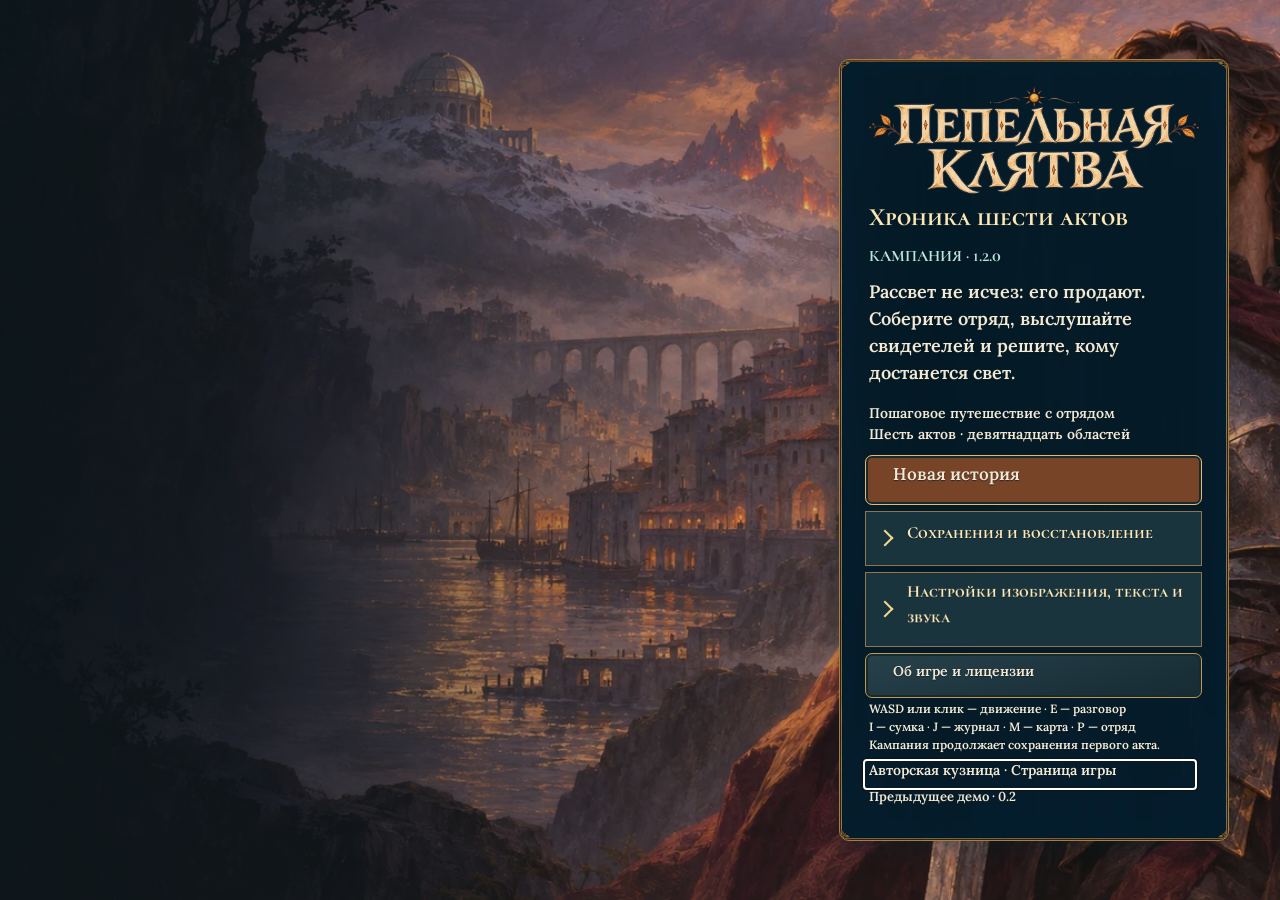
==== commit f8912fde: "Release Ashen Oath 1.2.0 with talent tree and inventory redesign" ====
--- a/index.html
+++ b/index.html
@@ -1,5 +1,5 @@
 <!doctype html>
-<html lang="ru"><head><meta charset="utf-8"><meta name="viewport" content="width=device-width,initial-scale=1,viewport-fit=cover"><meta name="theme-color" content="#132b36"><title>Пепельная клятва · Кампания — Авторская кузница</title><link rel="stylesheet" href="act1.css?v=0.16.0-demo-poster-20261105-0717dfc3104f"><link rel="stylesheet" href="interface-windows.css?v=0.16.0-demo"><link rel="stylesheet" href="navigation.css?v=0.16.0-demo-phonehud2"><link rel="stylesheet" href="quest-arrow.css?v=0.16.0-demo"><link rel="stylesheet" href="loader-ads.css?v=20261113-vk4"><link rel="stylesheet" href="painted.css?v=roads-018"><link rel="stylesheet" href="forged.css?v=forged-019"><link rel="stylesheet" href="campaign.css?v=motion-110"></head><body>
+<html lang="ru"><head><meta charset="utf-8"><meta name="viewport" content="width=device-width,initial-scale=1,viewport-fit=cover"><meta name="theme-color" content="#132b36"><title>Пепельная клятва · Кампания — Авторская кузница</title><link rel="stylesheet" href="act1.css?v=0.16.0-demo-poster-20261105-0717dfc3104f"><link rel="stylesheet" href="interface-windows.css?v=0.16.0-demo"><link rel="stylesheet" href="navigation.css?v=0.16.0-demo-phonehud2"><link rel="stylesheet" href="quest-arrow.css?v=0.16.0-demo"><link rel="stylesheet" href="loader-ads.css?v=20261113-vk4"><link rel="stylesheet" href="painted.css?v=roads-018"><link rel="stylesheet" href="forged.css?v=forged-019"><link rel="stylesheet" href="campaign.css?v=motion-110"><link rel="stylesheet" href="companion.css?v=companion-120"></head><body>
 <canvas id="actWorld" tabindex="-1" aria-label="Трёхмерный мир Пепельной клятвы"></canvas>
 <div id="saveStatus" class="save-status" role="status" aria-live="polite"></div><div id="actHud" hidden></div><div id="actToast" role="status" aria-live="polite" hidden></div>
 <section id="actMenu"><div id="menuCard" class="menu-card" role="region" aria-label="Главное меню"></div></section>
@@ -7,5 +7,5 @@
 <dialog id="gameModal" class="modal" aria-label="Окно игры"><div id="modalContent" class="panel"></div></dialog>
 <input type="file" id="saveFile" accept=".json,.rpgsave.json" hidden>
 <script src="loader-ads.js?v=20261113-vk4" defer></script>
-<script type="module" src="src/act1/main.js?v=stride-112"></script>
+<script type="module" src="src/act1/main.js?v=companion-120"></script>
 </body></html>
--- a/companion.css
+++ b/companion.css
@@ -0,0 +1,244 @@
+/* Character, inventory and talent windows. Artwork and raster labels share the game's atlas. */
+#gameModal[data-companion-view] {
+  --sheet-gold: #a57b43;
+  --sheet-pale: #f2cc83;
+  width: min(1160px, 96vw);
+  padding: 0;
+  border: 1px solid #c59858;
+  border-radius: 8px;
+  background: #121418;
+  box-shadow: 0 16px 65px #000d, 0 0 0 2px #2a2017, 0 0 0 3px #826039;
+}
+
+#gameModal[data-companion-view]::backdrop {
+  background: #0b080aca;
+  backdrop-filter: none;
+}
+
+#gameModal[data-companion-view] #modalContent {
+  padding: 14px;
+  border: 0;
+  border-radius: 0;
+  background: linear-gradient(145deg, #3b2622 0, #201c1c 31%, #17191c 80%);
+}
+
+#gameModal[data-companion-view] .modal-header {
+  margin: -14px -14px 12px;
+  padding: 8px 14px;
+  border-block: 1px solid #9f733f;
+  background: linear-gradient(#4a3026, #201715);
+  box-shadow: inset 0 0 0 2px #0e0e10;
+}
+
+#gameModal[data-companion-view] .modal-header > .bitmap-text { align-self: center; }
+#gameModal[data-companion-view] .modal-header > button { background: linear-gradient(#7e352f, #3b1f22); }
+#gameModal[data-companion-view] .paint-button { margin: 0; }
+#gameModal[data-companion-view] :is(button, summary):focus-visible { outline: 2px solid #b2e8db; outline-offset: 2px; }
+#gameModal[data-companion-view] .drag-feedback:empty { display: none; }
+
+.companion-bar { display: flex; align-items: flex-start; justify-content: space-between; gap: 8px; margin-bottom: 12px; }
+.companion-tabs { display: flex; flex-wrap: wrap; gap: 6px; min-width: 0; }
+#gameModal .companion-tab { min-height: 46px; gap: 5px; padding: 4px 7px; background: linear-gradient(#343138, #181b20); }
+.companion-tab .sprite.companion-thumb { width: 32px; height: 32px; border: 1px solid #926f43; border-radius: 4px; }
+#gameModal .companion-tab[aria-pressed="true"] { background: linear-gradient(#68472e, #362622); border-color: #f2cc83; }
+#gameModal .companion-switch { min-width: 92px; flex: 0 0 auto; background: linear-gradient(#29434a, #15292f); }
+
+.workbench-inventory,
+.workbench-development {
+  display: grid;
+  gap: 10px;
+  align-items: start;
+}
+.workbench-inventory { grid-template-columns: minmax(220px, .9fr) minmax(306px, 1.5fr) minmax(218px, .9fr); }
+.workbench-development { grid-template-columns: minmax(220px, .82fr) minmax(0, 2fr); }
+.workbench-panel {
+  min-width: 0;
+  padding: 12px;
+  border: 1px solid var(--sheet-gold);
+  border-radius: 5px;
+  background: radial-gradient(ellipse at 45% 0%, #332926, #1b1b20 73%);
+  box-shadow: inset 0 0 0 2px #131216, inset 0 0 0 3px #a57b4333;
+}
+.workbench-heading {
+  display: flex;
+  flex-wrap: wrap;
+  align-items: center;
+  justify-content: space-between;
+  gap: 3px 8px;
+  margin: -5px -4px 9px;
+  padding: 3px 8px;
+  border-block: 1px solid #73543a;
+  background: linear-gradient(90deg, #4c3226, #302523 57%, #242026);
+}
+.workbench-heading > img { align-self: center; }
+
+.equipment-paper {
+  display: grid;
+  grid-template-columns: minmax(44px, 1fr) minmax(78px, 2.2fr) minmax(44px, 1fr);
+  grid-template-areas: "weapon portrait armor" "charm portrait armor";
+  align-items: center;
+  gap: 6px;
+  padding: 10px 4px;
+  border: 1px solid #5f4b36;
+  background: radial-gradient(ellipse, #464138, #14151b 72%);
+}
+.equipment-paper .sprite.sheet-portrait { grid-area: portrait; }
+#gameModal .sprite.sheet-portrait {
+  display: block;
+  width: 100%;
+  height: auto;
+  aspect-ratio: 1;
+  max-width: 142px;
+  justify-self: center;
+  border: 2px solid #c79b57;
+  border-radius: 6px;
+  box-shadow: 0 4px 20px #0009;
+}
+.equipment-cell { min-width: 0; display: grid; justify-items: center; gap: 2px; }
+.equipment-cell[data-slot="weapon"] { grid-area: weapon; }
+.equipment-cell[data-slot="armor"] { grid-area: armor; }
+.equipment-cell[data-slot="charm"] { grid-area: charm; }
+.equipment-cell > .bitmap-text { margin: 0; }
+
+.sheet-vitals { display: grid; gap: 4px; margin: 8px 0; }
+.sheet-meter { display: block; height: 8px; border: 1px solid #715b43; border-radius: 3px; background: #121317; box-shadow: inset 0 1px 3px #0009; }
+.sheet-meter > i { display: block; height: 100%; border-radius: 2px; }
+.sheet-meter.hp > i { background: linear-gradient(#de805c, #8d3435); }
+.sheet-meter.mp > i { background: linear-gradient(#59b0cf, #2d5d97); }
+.sheet-meter.xp > i { background: linear-gradient(#f6cd77, #ab773c); }
+.sheet-experience { margin-block: 9px; }
+.sheet-stats { display: grid; grid-template-columns: repeat(3, minmax(0, 1fr)); gap: 4px; }
+.sheet-stat { padding: 3px; border: 1px solid #6c5238; background: linear-gradient(#2d2726, #191a1e); }
+.hero-profile { display: flex; align-items: center; gap: 8px; }
+#gameModal .hero-profile .sprite.sheet-portrait { flex: 0 0 42%; width: 42%; }
+.hero-sheet > .window-disclosure { margin: 6px 0 0; }
+
+.backpack-filters { display: flex; flex-wrap: wrap; align-items: stretch; gap: 4px; margin-bottom: 6px; }
+#gameModal .backpack-filters .paint-button { flex: 1 1 62px; min-height: 44px; padding: 4px 5px; }
+#gameModal .backpack-filters .paint-button[aria-pressed="true"] { border-color: var(--sheet-pale); background: linear-gradient(#755137, #33241f); }
+.backpack-search { display: grid; grid-template-columns: minmax(0, 1fr) 44px; gap: 4px; margin-block: 6px; }
+#gameModal .backpack-search .window-search { background: #14161a; min-height: 44px; }
+#gameModal .backpack-search input { height: 44px; }
+#gameModal .backpack-search button { padding: 5px 10px; }
+#gameModal .backpack-sheet .bag-grid { grid-template-columns: repeat(6, minmax(0, 1fr)); gap: 4px; padding: 3px; background: #101216; border: 1px solid #5f4c36; }
+#gameModal .backpack-sheet .bag-grid:empty { display: none; }
+.backpack-tools { display: flex; flex-wrap: wrap; gap: 6px; margin-top: 7px; }
+#gameModal .backpack-tools .paint-button { flex: 1 1 100px; }
+#gameModal .touch-drag-switch[aria-pressed="true"] { border-color: #b4dca9; background: linear-gradient(#355149, #192829); }
+#gameModal .backpack-sheet .window-disclosure { margin: 6px 0 0; }
+
+#gameModal .workbench-inventory .item-slot {
+  position: relative;
+  display: grid;
+  place-items: center;
+  width: 100%;
+  height: auto;
+  min-width: 0;
+  min-height: 44px;
+  padding: 0;
+  aspect-ratio: 1;
+  border: 1px solid #7b654b;
+  border-radius: 3px;
+  background: radial-gradient(ellipse at 50% 74%, #403534, #211e24 75%);
+  box-shadow: inset 0 0 0 1px #151418;
+}
+#gameModal .workbench-inventory .item-slot[data-filled="false"] { background: linear-gradient(135deg, #262429, #191a1f); border-color: #544b40; }
+#gameModal .workbench-inventory .gear-slot { width: clamp(44px, 4.4vw, 59px); }
+#gameModal .workbench-inventory .item-slot .sprite.icons { width: min(80%, 50px); height: auto; aspect-ratio: 1; }
+#gameModal .workbench-inventory .item-slot[data-rarity="uncommon"] { border-color: #84ae78; background: radial-gradient(#385143, #202b24 78%); }
+#gameModal .workbench-inventory .item-slot[data-rarity="rare"] { border-color: #93ace0; background: radial-gradient(#3b4866, #222339 78%); }
+#gameModal .workbench-inventory .item-slot.selected { border-color: #ffe09e; box-shadow: inset 0 0 0 2px #e5b96c, inset 0 0 16px #b6813a75; }
+#gameModal .workbench-inventory .item-slot:hover { border-color: var(--sheet-pale); }
+#gameModal .workbench-inventory .item-slot img.qty { width: min(52%, 27px); min-height: 0; padding: 0; right: 1px; bottom: 2px; }
+.empty-slot-symbol { opacity: .24; filter: grayscale(1); pointer-events: none; }
+.workbench-inventory .item-detail { display: flex; flex-direction: column; gap: 4px; margin: 0; }
+.workbench-inventory .item-detail > .sprite.icons { width: 58px; height: 58px; border: 1px solid #896b45; border-radius: 4px; }
+.workbench-inventory .item-detail .window-compare { margin-block: 4px; background: #242724; border-color: #846a46; }
+.workbench-inventory .item-detail .paint-button { max-width: 100%; }
+
+.talent-points { border: 1px solid #a27d47; border-radius: 4px; padding: 0 5px; background: #1c2527; }
+.talent-tabs { display: grid; grid-template-columns: repeat(3, minmax(0, 1fr)); gap: 5px; margin: 7px 0 10px; }
+#gameModal .talent-tabs .paint-button { min-height: 50px; gap: 6px; padding: 3px 6px; background: linear-gradient(#393035, #25222a); }
+#gameModal .talent-tabs .paint-button[aria-pressed="true"] { border-color: var(--sheet-pale); box-shadow: inset 0 0 0 1px #bfa069; }
+#gameModal .talent-tabs [data-tone="ember"][aria-pressed="true"] { background: linear-gradient(#6c3428, #392027); }
+#gameModal .talent-tabs [data-tone="azure"][aria-pressed="true"] { background: linear-gradient(#314e68, #22293e); }
+#gameModal .talent-tabs [data-tone="violet"][aria-pressed="true"] { background: linear-gradient(#574065, #292139); }
+
+.talent-route,
+.ability-grid { display: grid; grid-template-columns: repeat(3, minmax(0, 1fr)); gap: 8px; padding: 0; margin: 0; }
+.talent-route { list-style: none; }
+.talent-step { position: relative; min-width: 0; padding: 4px; border: 1px solid #66584d; border-radius: 4px; background: #191a20; }
+.talent-step[data-state="available"] { border-color: #d59f65; background: linear-gradient(#512b27, #2d2228); }
+.talent-step[data-state="learned"] { border-color: #b2aa68; background: linear-gradient(#40432e, #2c2e26); }
+.talent-tier { margin: -4px -4px 4px; text-align: center; border-bottom: 1px solid #74604d; background: #19181d; }
+.talent-tier > .bitmap-text { width: 24px !important; margin-inline: auto; }
+.talent-step:not(:last-child) .talent-tier::after {
+  content: ""; position: absolute; top: 12px; left: 100%; width: 9px; border-top: 2px solid #76644c;
+}
+.talent-step[data-state="learned"] .talent-tier::after { border-color: #dfad63; }
+#gameModal .ability-tile { display: grid; justify-items: center; align-content: start; gap: 3px; width: 100%; padding: 5px; background: linear-gradient(#342b31, #211f26); }
+#gameModal .ability-tile[aria-pressed="true"] { border-color: #f5d196; background: linear-gradient(#584437, #2a252a); box-shadow: inset 0 0 0 1px #caa069; }
+.ability-art {
+  display: grid;
+  width: 58px;
+  height: 58px;
+  place-items: center;
+  justify-self: center;
+  border: 1px solid #b88a60;
+  border-radius: 4px;
+  background: radial-gradient(#9b563c, #4e2833 78%);
+  box-shadow: inset 0 0 10px #160f1b8c;
+}
+.ability-art.tone-azure { background: radial-gradient(#537c92, #193655 78%); }
+.ability-art.tone-violet { background: radial-gradient(#6b588a, #372849 78%); }
+.ability-art > .combat-icon { width: 46px; height: 46px; }
+[data-state="locked"] .ability-art { filter: grayscale(.92); opacity: .64; }
+#gameModal .talent-add { display: flex; justify-content: center; width: 100%; min-height: 44px; margin-top: 4px; padding: 2px 4px; background: linear-gradient(#90413a, #53282b); border-color: #d39f65; }
+.talent-add .bitmap-text { width: 17px !important; }
+.talent-inspector { display: grid; gap: 3px; margin-top: 8px; padding: 10px; border: 1px solid #856844; background: linear-gradient(110deg, #28272a, #201e25); }
+.talent-footer { display: flex; flex-wrap: wrap; justify-content: space-between; align-items: center; gap: 5px; margin-top: 7px; }
+
+@media (max-width: 880px) {
+  .workbench-inventory { grid-template-columns: minmax(210px, .95fr) minmax(280px, 1.35fr); }
+  .workbench-inventory .item-detail { grid-column: 1 / -1; }
+}
+
+@media (max-width: 630px) {
+  #gameModal[data-companion-view] #modalContent { padding: 7px; }
+  #gameModal[data-companion-view] .modal-header { margin: -7px -7px 8px; padding: 4px 7px; }
+  .companion-bar { flex-wrap: wrap; gap: 5px; margin-bottom: 8px; }
+  .companion-tabs { flex: 1 1 0; gap: 4px; }
+  #gameModal .companion-tab { flex: 0 0 auto; width: auto; min-width: 70px; padding-inline: 4px; }
+  #gameModal .companion-tab .bitmap-text { width: 47px !important; }
+  .companion-tab .sprite.companion-thumb { width: 26px; height: 26px; }
+  #gameModal .companion-switch { width: auto; min-width: 74px; padding-inline: 5px; }
+  #gameModal .companion-switch .bitmap-text { width: 71px !important; }
+  .workbench-inventory, .workbench-development { grid-template-columns: minmax(0, 1fr); gap: 8px; }
+  .workbench-development .talent-sheet { grid-row: 1; }
+  .workbench-panel { padding: 8px; }
+  .equipment-paper { grid-template-columns: 72px repeat(3,minmax(0,1fr)); grid-template-areas: "portrait weapon armor charm"; padding: 5px; }
+  #gameModal .equipment-paper .sprite.sheet-portrait { width: 64px; }
+  .equipment-cell { width: 100%; }
+  .equipment-sheet .sheet-vitals { grid-template-columns: repeat(2, minmax(0,1fr)); gap: 7px; }
+  .equipment-sheet .sheet-stats { display: none; }
+  .backpack-tools .touch-drag-switch { display: inline-flex; }
+}
+
+@media (max-width: 440px) {
+  #gameModal .talent-tabs { display: flex; flex-wrap: wrap; }
+  #gameModal .talent-tabs .paint-button { flex: 1 1 120px; }
+  .talent-route { grid-template-columns: 1fr; }
+  .ability-grid { grid-template-columns: repeat(2, minmax(0, 1fr)); }
+  .talent-step { display: grid; grid-template-columns: 32px minmax(0,1fr) auto; gap: 4px; align-items: stretch; }
+  .talent-step .talent-tier { display: grid; align-content: center; margin: 0; border: 0; }
+  .talent-step .talent-tier::after { display: none; }
+  #gameModal .talent-step .ability-tile { grid-template-columns: 42px minmax(0,1fr); text-align: left; justify-items: start; }
+  .talent-step .ability-art { grid-row: span 2; width: 40px; height: 40px; }
+  .talent-step .ability-art > .combat-icon { width: 33px; height: 33px; }
+  #gameModal .talent-add { width: 44px; min-height: 44px; margin: 0; }
+  #gameModal .backpack-sheet .bag-grid { grid-template-columns: repeat(5, minmax(0,1fr)); }
+}
+
+@media (hover: hover) and (pointer: fine) {
+  #gameModal .touch-drag-switch { display: none; }
+}
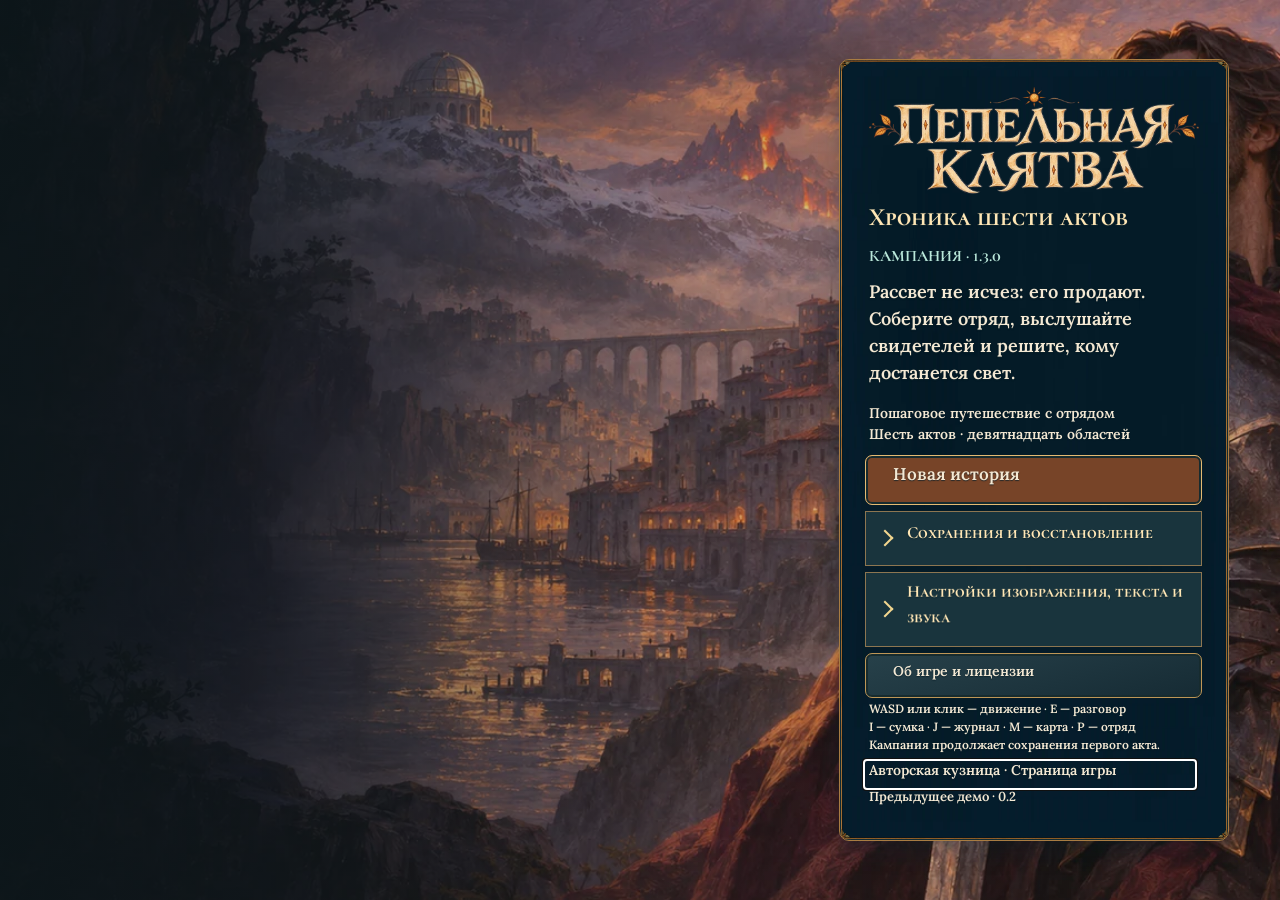
==== commit 2e7cc434: "Release Ashen Oath 1.3.0: illustrated loading, patrols and campaign talents" ====
--- a/index.html
+++ b/index.html
@@ -1,11 +1,20 @@
 <!doctype html>
-<html lang="ru"><head><meta charset="utf-8"><meta name="viewport" content="width=device-width,initial-scale=1,viewport-fit=cover"><meta name="theme-color" content="#132b36"><title>Пепельная клятва · Кампания — Авторская кузница</title><link rel="stylesheet" href="act1.css?v=0.16.0-demo-poster-20261105-0717dfc3104f"><link rel="stylesheet" href="interface-windows.css?v=0.16.0-demo"><link rel="stylesheet" href="navigation.css?v=0.16.0-demo-phonehud2"><link rel="stylesheet" href="quest-arrow.css?v=0.16.0-demo"><link rel="stylesheet" href="loader-ads.css?v=20261113-vk4"><link rel="stylesheet" href="painted.css?v=roads-018"><link rel="stylesheet" href="forged.css?v=forged-019"><link rel="stylesheet" href="campaign.css?v=motion-110"><link rel="stylesheet" href="companion.css?v=companion-120"></head><body>
+<html lang="ru"><head><meta charset="utf-8"><meta name="viewport" content="width=device-width,initial-scale=1,viewport-fit=cover"><meta name="theme-color" content="#132b36"><title>Пепельная клятва · Кампания — Авторская кузница</title><link rel="stylesheet" href="act1.css?v=0.16.0-demo-poster-20261105-0717dfc3104f"><link rel="stylesheet" href="interface-windows.css?v=0.16.0-demo"><link rel="stylesheet" href="navigation.css?v=0.16.0-demo-phonehud2"><link rel="stylesheet" href="quest-arrow.css?v=0.16.0-demo"><link rel="stylesheet" href="loader-ads.css?v=20261113-vk4"><link rel="stylesheet" href="painted.css?v=roads-018"><link rel="stylesheet" href="forged.css?v=forged-019"><link rel="stylesheet" href="campaign.css?v=campaign-130"><link rel="stylesheet" href="companion.css?v=campaign-130"></head><body>
 <canvas id="actWorld" tabindex="-1" aria-label="Трёхмерный мир Пепельной клятвы"></canvas>
 <div id="saveStatus" class="save-status" role="status" aria-live="polite"></div><div id="actHud" hidden></div><div id="actToast" role="status" aria-live="polite" hidden></div>
 <section id="actMenu"><div id="menuCard" class="menu-card" role="region" aria-label="Главное меню"></div></section>
-<div id="areaLoading" data-area-loading hidden><progress id="areaProgress" max="100" aria-label="Готовность локации"></progress></div>
+<section id="areaLoading" data-area-loading aria-label="Загрузка локации" hidden>
+  <div class="loading-card">
+    <div class="loading-art"><img id="areaLoadingArt" alt="" decoding="async" fetchpriority="low" hidden></div>
+    <div class="loading-copy">
+      <div id="areaLoadingTitle"></div>
+      <div id="areaLoadingTip"></div>
+      <progress id="areaProgress" max="100" aria-label="Готовность локации"></progress>
+    </div>
+  </div>
+</section>
 <dialog id="gameModal" class="modal" aria-label="Окно игры"><div id="modalContent" class="panel"></div></dialog>
 <input type="file" id="saveFile" accept=".json,.rpgsave.json" hidden>
 <script src="loader-ads.js?v=20261113-vk4" defer></script>
-<script type="module" src="src/act1/main.js?v=companion-120"></script>
+<script type="module" src="src/act1/main.js?v=campaign-130"></script>
 </body></html>
--- a/campaign.css
+++ b/campaign.css
@@ -115,13 +115,56 @@
   z-index: 1000;
   display: grid;
   place-items: center;
-  padding: max(20px, env(safe-area-inset-bottom)) 24px;
-  background: radial-gradient(ellipse at 50% 42%, #1c3e3d, #0b1a20 67%, #071117);
+  overflow: auto;
+  padding: max(14px, env(safe-area-inset-top)) max(14px, env(safe-area-inset-right))
+    max(14px, env(safe-area-inset-bottom)) max(14px, env(safe-area-inset-left));
+  background: radial-gradient(ellipse at 50% 36%, #234344, #0b1b24 68%, #071117);
+}
+
+.loading-card {
+  display: grid;
+  grid-template-columns: minmax(0, 1.12fr) minmax(0, 1fr);
+  width: min(100%, 920px);
+  border: 1px solid #bd9a61;
+  border-radius: 7px;
+  overflow: hidden;
+  background: #101c24;
+  box-shadow: 0 0 0 4px #362b213b, 0 18px 72px #0009;
+}
+
+.loading-art {
+  position: relative;
+  min-height: clamp(170px, 53vh, 465px);
+  background: radial-gradient(ellipse at 32% 34%, #345451, #162631 67%, #111b22);
+}
+
+.loading-art > img {
+  position: absolute;
+  width: 100%;
+  height: 100%;
+  object-fit: cover;
+}
+
+.loading-art > img[data-cover] { object-position: right center; }
+
+.loading-copy {
+  display: grid;
+  align-content: center;
+  gap: clamp(10px, 3vh, 24px);
+  padding: clamp(13px, 3vw, 34px);
+  border-left: 1px solid #b08b56;
+  background: linear-gradient(140deg, #252b2e, #101c24 62%);
+}
+
+#areaLoadingTip {
+  padding: 9px 0 9px 12px;
+  border-left: 2px solid #c3965e;
+  background: #dcc0970a;
 }
 
 #areaProgress {
   appearance: none;
-  width: min(100%, 440px);
+  width: 100%;
   height: 12px;
   border: 1px solid #ac915a;
   border-radius: 6px;
@@ -134,6 +177,12 @@
 #areaProgress::-webkit-progress-bar { background: #0c2025; }
 #areaProgress::-webkit-progress-value { background: linear-gradient(90deg, #8cccba, #e9bc65); }
 #areaProgress::-moz-progress-bar { background: linear-gradient(90deg, #8cccba, #e9bc65); }
+
+@media (orientation: portrait) and (max-width: 690px) {
+  .loading-card { grid-template-columns: minmax(0, 1fr); max-width: 460px; }
+  .loading-art { min-height: min(39dvh, 350px); }
+  .loading-copy { border-left: 0; border-top: 1px solid #b08b56; }
+}
 
 @media (max-width: 690px) {
   .campaign-starter-grid,
--- a/companion.css
+++ b/companion.css
@@ -157,11 +157,12 @@
 .workbench-inventory .item-detail .paint-button { max-width: 100%; }
 
 .talent-points { border: 1px solid #a27d47; border-radius: 4px; padding: 0 5px; background: #1c2527; }
-.talent-tabs { display: grid; grid-template-columns: repeat(3, minmax(0, 1fr)); gap: 5px; margin: 7px 0 10px; }
-#gameModal .talent-tabs .paint-button { min-height: 50px; gap: 6px; padding: 3px 6px; background: linear-gradient(#393035, #25222a); }
+.talent-tabs { display: grid; grid-template-columns: repeat(4, minmax(0, 1fr)); gap: 5px; margin: 7px 0 10px; }
+#gameModal .talent-tabs .paint-button { min-width: 0; min-height: 50px; gap: 6px; padding: 3px 6px; background: linear-gradient(#393035, #25222a); }
 #gameModal .talent-tabs .paint-button[aria-pressed="true"] { border-color: var(--sheet-pale); box-shadow: inset 0 0 0 1px #bfa069; }
 #gameModal .talent-tabs [data-tone="ember"][aria-pressed="true"] { background: linear-gradient(#6c3428, #392027); }
 #gameModal .talent-tabs [data-tone="azure"][aria-pressed="true"] { background: linear-gradient(#314e68, #22293e); }
+#gameModal .talent-tabs [data-tone="verdant"][aria-pressed="true"] { background: linear-gradient(#35574d, #242e2c); }
 #gameModal .talent-tabs [data-tone="violet"][aria-pressed="true"] { background: linear-gradient(#574065, #292139); }
 
 .talent-route,
@@ -172,7 +173,7 @@
 .talent-step[data-state="learned"] { border-color: #b2aa68; background: linear-gradient(#40432e, #2c2e26); }
 .talent-tier { margin: -4px -4px 4px; text-align: center; border-bottom: 1px solid #74604d; background: #19181d; }
 .talent-tier > .bitmap-text { width: 24px !important; margin-inline: auto; }
-.talent-step:not(:last-child) .talent-tier::after {
+.talent-step:not(:nth-child(3n)):not(:last-child) .talent-tier::after {
   content: ""; position: absolute; top: 12px; left: 100%; width: 9px; border-top: 2px solid #76644c;
 }
 .talent-step[data-state="learned"] .talent-tier::after { border-color: #dfad63; }
@@ -190,6 +191,7 @@
   box-shadow: inset 0 0 10px #160f1b8c;
 }
 .ability-art.tone-azure { background: radial-gradient(#537c92, #193655 78%); }
+.ability-art.tone-verdant { background: radial-gradient(#699665, #27443a 78%); }
 .ability-art.tone-violet { background: radial-gradient(#6b588a, #372849 78%); }
 .ability-art > .combat-icon { width: 46px; height: 46px; }
 [data-state="locked"] .ability-art { filter: grayscale(.92); opacity: .64; }
@@ -222,6 +224,7 @@
   .equipment-sheet .sheet-vitals { grid-template-columns: repeat(2, minmax(0,1fr)); gap: 7px; }
   .equipment-sheet .sheet-stats { display: none; }
   .backpack-tools .touch-drag-switch { display: inline-flex; }
+  .talent-tabs { grid-template-columns: repeat(2, minmax(0, 1fr)); }
 }
 
 @media (max-width: 440px) {
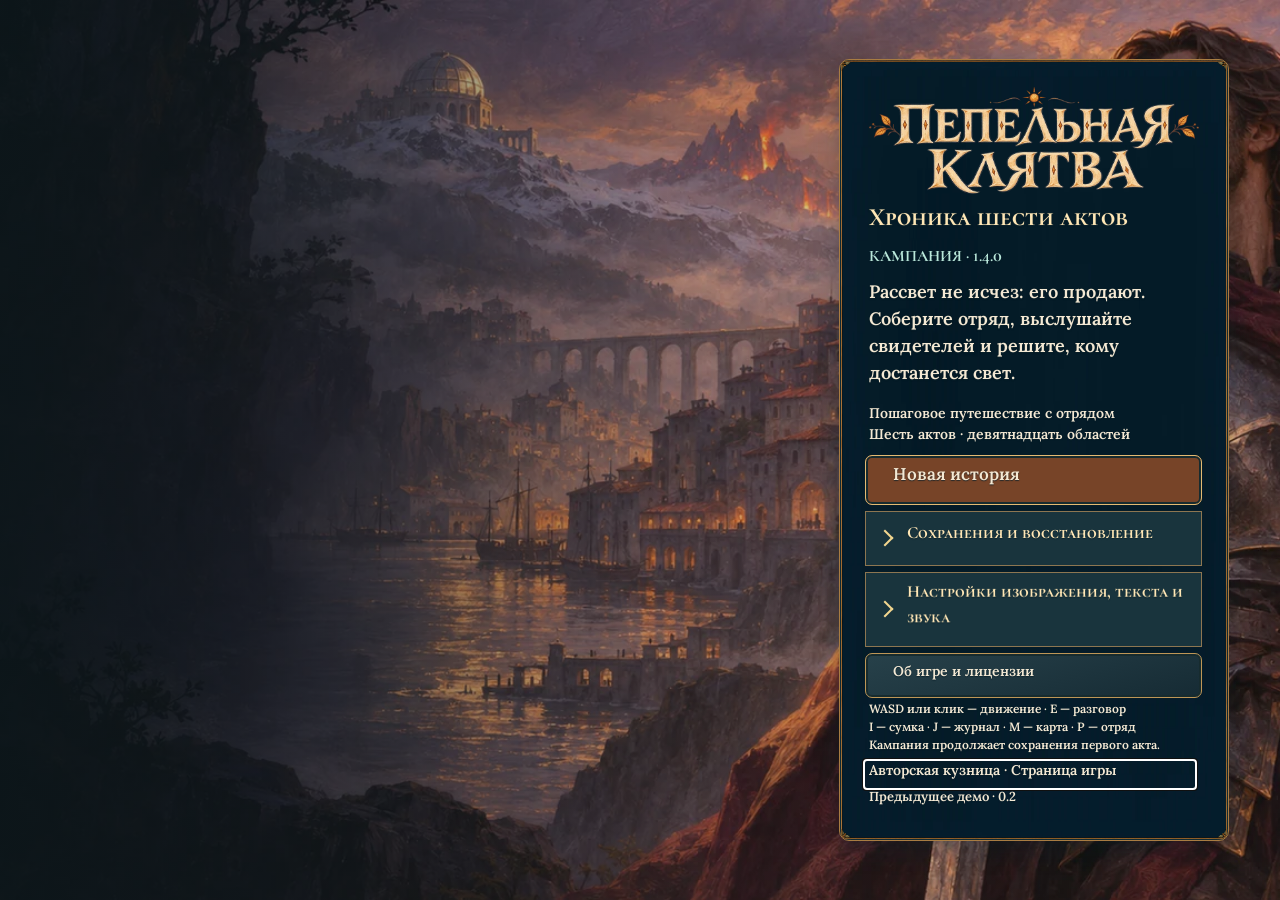
==== commit 07e8ea8e: "Release Ashen Oath 1.4.0: narrative edit, phone fullscreen and render efficiency" ====
--- a/index.html
+++ b/index.html
@@ -1,5 +1,5 @@
 <!doctype html>
-<html lang="ru"><head><meta charset="utf-8"><meta name="viewport" content="width=device-width,initial-scale=1,viewport-fit=cover"><meta name="theme-color" content="#132b36"><title>Пепельная клятва · Кампания — Авторская кузница</title><link rel="stylesheet" href="act1.css?v=0.16.0-demo-poster-20261105-0717dfc3104f"><link rel="stylesheet" href="interface-windows.css?v=0.16.0-demo"><link rel="stylesheet" href="navigation.css?v=0.16.0-demo-phonehud2"><link rel="stylesheet" href="quest-arrow.css?v=0.16.0-demo"><link rel="stylesheet" href="loader-ads.css?v=20261113-vk4"><link rel="stylesheet" href="painted.css?v=roads-018"><link rel="stylesheet" href="forged.css?v=forged-019"><link rel="stylesheet" href="campaign.css?v=campaign-130"><link rel="stylesheet" href="companion.css?v=campaign-130"></head><body>
+<html lang="ru"><head><meta charset="utf-8"><meta name="viewport" content="width=device-width,initial-scale=1,viewport-fit=cover,interactive-widget=resizes-content"><meta name="theme-color" content="#132b36"><title>Пепельная клятва · Кампания — Авторская кузница</title><link rel="stylesheet" href="act1.css?v=0.16.0-demo-poster-20261105-0717dfc3104f"><link rel="stylesheet" href="interface-windows.css?v=0.16.0-demo"><link rel="stylesheet" href="navigation.css?v=0.16.0-demo-phonehud2"><link rel="stylesheet" href="quest-arrow.css?v=0.16.0-demo"><link rel="stylesheet" href="loader-ads.css?v=20261113-vk4"><link rel="stylesheet" href="painted.css?v=roads-018"><link rel="stylesheet" href="forged.css?v=forged-019"><link rel="stylesheet" href="campaign.css?v=campaign-140"><link rel="stylesheet" href="companion.css?v=campaign-140"><link rel="stylesheet" href="phone.css?v=campaign-140"></head><body>
 <canvas id="actWorld" tabindex="-1" aria-label="Трёхмерный мир Пепельной клятвы"></canvas>
 <div id="saveStatus" class="save-status" role="status" aria-live="polite"></div><div id="actHud" hidden></div><div id="actToast" role="status" aria-live="polite" hidden></div>
 <section id="actMenu"><div id="menuCard" class="menu-card" role="region" aria-label="Главное меню"></div></section>
@@ -16,5 +16,5 @@
 <dialog id="gameModal" class="modal" aria-label="Окно игры"><div id="modalContent" class="panel"></div></dialog>
 <input type="file" id="saveFile" accept=".json,.rpgsave.json" hidden>
 <script src="loader-ads.js?v=20261113-vk4" defer></script>
-<script type="module" src="src/act1/main.js?v=campaign-130"></script>
+<script type="module" src="src/act1/main.js?v=campaign-140"></script>
 </body></html>
--- a/phone.css
+++ b/phone.css
@@ -0,0 +1,339 @@
+/* The canvas keeps the browser's coordinates in either orientation. */
+html[data-compact-ui] {
+  --phone-top: max(4px, var(--safe-top));
+  --phone-right: max(4px, var(--safe-right));
+  --phone-bottom: max(4px, var(--safe-bottom));
+  --phone-left: max(4px, var(--safe-left));
+}
+
+html[data-compact-ui] #actHud {
+  position: fixed;
+  inset: var(--phone-top) var(--phone-right) var(--phone-bottom) var(--phone-left);
+  display: grid;
+  grid-template-columns: minmax(0, 1fr) minmax(116px, min(29%, 206px));
+  grid-template-rows: 48px minmax(0, 1fr) auto;
+  gap: 4px;
+}
+
+html[data-compact-ui] #actHud[data-mode="battle"] {
+  grid-template-rows: 48px 46px minmax(0, 1fr) auto;
+}
+
+html[data-compact-ui] #actHud .hud-top { display: contents; }
+
+html[data-compact-ui] #actHud[data-mode] .hud-controls {
+  grid-area: 1 / 1 / 2 / -1;
+  position: static;
+  display: grid;
+  grid-template-columns: minmax(0, 1fr) auto;
+  width: auto;
+  max-width: none;
+  height: 48px;
+  gap: 4px;
+  padding: 0;
+  overflow: visible;
+}
+
+.phone-hud-links,
+.phone-hud-fixed {
+  display: flex;
+  align-items: start;
+  gap: 4px;
+  min-width: 0;
+}
+
+.phone-hud-links {
+  overflow-x: auto;
+  overflow-y: hidden;
+  pointer-events: auto;
+  overscroll-behavior-x: contain;
+  scrollbar-width: thin;
+  scroll-padding-inline: 4px;
+}
+
+html[data-compact-ui] #actHud[data-mode] .hud-controls .paint-button {
+  position: static;
+  flex: 0 0 auto;
+  min-width: 56px;
+  width: auto;
+  min-height: 44px;
+  height: 44px;
+  padding: 4px 8px;
+  box-shadow: none;
+}
+
+.phone-hud-links .paint-button > .bitmap-text,
+.phone-hud-fixed .paint-button > .bitmap-text { max-width: 128px; max-height: 36px; }
+.phone-hud-links [data-hud-fold][aria-expanded="true"] { background-color: #36564e; border-color: #f1d594; }
+.phone-fullscreen-button { margin-inline: 0; }
+.modal-close > .modal-close-mark { display: none; }
+
+html[data-compact-ui] #actHud[data-mode] :is(.objective-panel, .party-strip, .nav50-minimap, .phone-combat-details, .near-panel) {
+  position: relative;
+  inset: auto;
+  align-self: start;
+  max-width: 100%;
+  min-width: 0;
+  max-height: 100% !important;
+  height: auto;
+  margin: 0;
+  overflow: auto !important;
+  pointer-events: auto;
+  overscroll-behavior: contain;
+  scrollbar-width: thin;
+}
+
+html[data-compact-ui] #actHud[data-mode] .objective-panel {
+  grid-area: 2 / 1;
+  justify-self: start;
+  width: min(100%, 358px);
+  padding: 8px;
+}
+
+html[data-compact-ui] #actHud[data-mode="explore"] :is(.nav50-minimap, .party-strip) {
+  grid-area: 2 / 2;
+  width: 100%;
+  z-index: auto;
+}
+
+html[data-compact-ui] #actHud[data-mode] .party-strip {
+  display: flex;
+  flex-direction: column;
+  gap: 3px;
+}
+
+html[data-compact-ui] #actHud[data-mode] .party-strip .party-card {
+  flex: 0 0 auto;
+  width: 100%;
+  min-width: 0;
+  min-height: 44px;
+  max-height: none;
+  padding: 5px;
+}
+
+html[data-compact-ui] #actHud .party-card :is(.portraits, .campaign-portrait) { display: none; }
+html[data-compact-ui] #actHud[data-mode="explore"] .hud50-area { display: block; }
+html[data-compact-ui] #actHud[data-mode="explore"] .nav50-header { display: block; }
+html[data-compact-ui] #actHud[data-mode="explore"] .nav50-controls { grid-template-columns: minmax(0, 1fr); }
+html[data-compact-ui] #actHud[data-mode="explore"] .nav50-control { min-width: 0; min-height: 44px; }
+
+html[data-compact-ui] #actHud[data-mode] .near-panel {
+  grid-area: 3 / 1 / 4 / -1;
+  justify-self: end;
+  width: min(100%, 292px);
+  max-height: min(22dvh, 96px) !important;
+  padding: 4px;
+}
+
+html[data-compact-ui] #actHud .hud50-near-primary { grid-template-columns: minmax(0, 1fr); }
+html[data-compact-ui] #actHud .near-panel .paint-button { width: 100%; min-height: 44px; }
+
+html[data-compact-ui] #actHud:not([data-panels~="quest"]) .objective-panel,
+html[data-compact-ui] #actHud:not([data-panels~="map"]) .nav50-minimap,
+html[data-compact-ui] #actHud:not([data-panels~="party"]) .party-strip,
+html[data-compact-ui] #actHud:not([data-panels~="notes"]) .phone-combat-details,
+html[data-compact-ui] #actHud[data-mode="battle"] .objective-panel { display: none; }
+
+html[data-compact-ui] #actHud[data-mode="battle"] .turn-order {
+  grid-area: 2 / 1 / 3 / -1;
+  position: static;
+  width: 100%;
+  max-width: 100%;
+  height: 46px;
+  max-height: 46px;
+  margin: 0;
+  padding: 0;
+  overflow-x: auto;
+  overflow-y: hidden;
+  overscroll-behavior-x: contain;
+  scrollbar-width: thin;
+}
+
+html[data-compact-ui] #actHud[data-mode="battle"] .turn-entry {
+  flex: 0 0 95px;
+  min-height: 44px;
+}
+
+html[data-compact-ui] #actHud[data-mode="battle"] .party-strip { grid-area: 3 / 2; width: 100%; }
+html[data-compact-ui] #actHud[data-mode="battle"] .near-panel { grid-row: 4; }
+
+html[data-compact-ui] #actHud[data-mode="battle"] .phone-combat-details {
+  grid-area: 3 / 1;
+  justify-self: start;
+  width: min(100%, 368px);
+  padding: 5px;
+  border: 1px solid #b79555;
+  border-radius: 5px;
+  background: #0d2026f7;
+}
+
+html[data-compact-ui] #actHud[data-mode="battle"] .battle-panel {
+  grid-area: 4 / 1 / 5 / -1;
+  position: relative;
+  display: grid;
+  grid-template-columns: minmax(0, .72fr) minmax(0, 1.6fr);
+  grid-template-rows: auto 58px;
+  gap: 3px;
+  width: 100%;
+  min-width: 0;
+  max-width: none;
+  height: auto;
+  max-height: none;
+  margin: 0;
+  padding: 4px;
+  overflow: hidden;
+}
+
+html[data-compact-ui] #actHud[data-mode="battle"] .combat-heading {
+  grid-area: 1 / 1 / 2 / -1;
+  position: static;
+  width: 100%;
+  max-height: none;
+  margin: 0;
+  padding: 1px 4px;
+}
+html[data-compact-ui] #actHud[data-mode="battle"] .combat-heading .bitmap-text { max-height: 28px; object-position: left center; }
+
+html[data-compact-ui] #actHud[data-mode="battle"] .battle-panel :is(.battle-targets, .battle-actions) {
+  position: static;
+  grid-row: 2;
+  grid-column: 1;
+  display: flex;
+  flex-wrap: nowrap;
+  align-items: start;
+  width: 100%;
+  max-width: none;
+  min-width: 0;
+  height: 58px;
+  max-height: 58px;
+  margin: 0;
+  padding: 0 2px;
+  overflow-x: auto;
+  overflow-y: hidden;
+  overscroll-behavior-x: contain;
+  scrollbar-width: thin;
+}
+
+html[data-compact-ui] #actHud[data-mode="battle"] .battle-panel .battle-actions { grid-column: 2; }
+html[data-compact-ui] #actHud[data-mode="battle"] .battle-panel .paint-button {
+  flex: 0 0 94px;
+  min-width: 94px;
+  width: 94px;
+  min-height: 52px;
+  height: 52px;
+  padding: 3px;
+}
+html[data-compact-ui] #actHud[data-mode="battle"] .battle-targets .paint-button > .bitmap-text { max-height: 44px; width: 87px !important; }
+html[data-compact-ui] #actHud[data-mode="battle"] .battle-actions .paint-button:not(.hud50-skill) {
+  flex-direction: column;
+  gap: 1px;
+}
+html[data-compact-ui] #actHud[data-mode="battle"] .battle-actions .combat-icon {
+  width: 18px;
+  height: 18px;
+  flex-basis: 18px;
+}
+html[data-compact-ui] #actHud[data-mode="battle"] .battle-actions .paint-button > .bitmap-text { max-height: 25px; }
+
+html[data-compact-ui] #actHud[data-mode="battle"] .phone-combat-details :is(.battle-intel, .battle-log, .battle-items, .combat-info.expanded) {
+  position: static;
+  inset: auto;
+  width: 100%;
+  max-width: none;
+  height: auto;
+  max-height: none;
+  overflow: visible;
+  padding: 3px;
+  margin: 0 0 3px;
+  z-index: auto;
+}
+
+html[data-compact-ui] #actHud[data-mode="battle"] .phone-combat-details .combat-info.expanded {
+  display: flex;
+  flex-direction: column;
+}
+
+html[data-compact-ui] #actHud[data-mode="battle"] .phone-combat-details .combat-info-copy { overflow: visible; }
+html[data-compact-ui] #actHud[data-mode="battle"] .phone-combat-details .combat-choice-controls {
+  order: -1;
+  position: sticky;
+  top: 0;
+  z-index: 1;
+  margin: 0 0 4px;
+}
+
+html[data-compact-ui] #actHud[data-mode="battle"] .phone-combat-details .combat-choice-controls .paint-button {
+  flex: 1 1 0;
+  min-width: 44px;
+  min-height: 44px;
+}
+
+html[data-compact-ui] #gameModal {
+  position: fixed;
+  inset: var(--phone-top) var(--phone-right) var(--phone-bottom) var(--phone-left);
+  width: min(1040px, calc(100vw - var(--phone-left) - var(--phone-right)));
+  max-width: calc(100vw - var(--phone-left) - var(--phone-right));
+  max-height: calc(100dvh - var(--phone-top) - var(--phone-bottom));
+  margin: auto;
+  padding: 0;
+  overflow-x: hidden;
+  overflow-y: auto;
+  overscroll-behavior: contain;
+  scrollbar-width: thin;
+  scroll-padding-top: 56px;
+}
+
+html[data-compact-ui] #gameModal #modalContent { padding: 8px; min-height: 0; }
+html[data-compact-ui] #gameModal .modal-header {
+  position: sticky;
+  top: 0;
+  margin: -8px -8px 7px;
+  padding: 4px 8px;
+  gap: 6px;
+}
+
+html[data-compact-ui] #gameModal .modal-header > .bitmap-text { min-width: 0; max-height: 44px; object-position: left center; }
+html[data-compact-ui] #gameModal .modal-header .modal-close {
+  flex: 0 0 44px;
+  width: 44px;
+  min-width: 44px;
+  height: 44px;
+  min-height: 44px;
+  padding: 4px;
+}
+html[data-compact-ui] #gameModal .modal-close > .bitmap-text:not(.modal-close-mark) { display: none; }
+html[data-compact-ui] #gameModal .modal-close > .modal-close-mark { display: block; max-width: 26px; }
+html[data-compact-ui] #gameModal :is(.modal-body, .dialogue-row > .grow) { min-width: 0; }
+html[data-compact-ui] #gameModal :is(.paint-button, summary) { min-height: 44px; max-width: 100%; }
+html[data-compact-ui] #gameModal .dialogue-row { align-items: flex-start; gap: 8px; }
+html[data-compact-ui] #gameModal .dialogue-row .portraits { width: 48px; height: 58px; }
+html[data-compact-ui] #gameModal .choice-list .paint-button { padding: 5px 8px; }
+html[data-compact-ui] #menuCard { overscroll-behavior: contain; }
+html[data-compact-ui] #menuCard :is(button, summary) { min-height: 44px; }
+
+.dialogue-history .dialogue-history-line {
+  margin: 0 0 6px;
+  padding: 6px 8px;
+  border-left: 2px solid #a6804b;
+  background: #0e2027;
+}
+
+html[data-compact-ui] body:has(#actHud:not([hidden])) #actToast {
+  max-height: 50px;
+  pointer-events: none;
+  overflow: hidden;
+}
+
+@media (max-width: 510px) and (orientation: portrait) {
+  html[data-compact-ui] #actHud[data-mode="battle"] .battle-panel {
+    grid-template-columns: minmax(0, 1fr);
+    grid-template-rows: auto 52px 58px;
+  }
+  html[data-compact-ui] #actHud[data-mode="battle"] .battle-panel .battle-actions { grid-area: 3 / 1; }
+  html[data-compact-ui] #actHud[data-mode="battle"] .battle-panel .battle-targets { height: 52px; }
+  html[data-compact-ui] #actHud[data-mode="battle"] .battle-panel .battle-targets .paint-button {
+    height: 46px;
+    min-height: 46px;
+  }
+  html[data-compact-ui] #gameModal .companion-tabs { flex-wrap: nowrap; overflow-x: auto; scrollbar-width: thin; }
+}
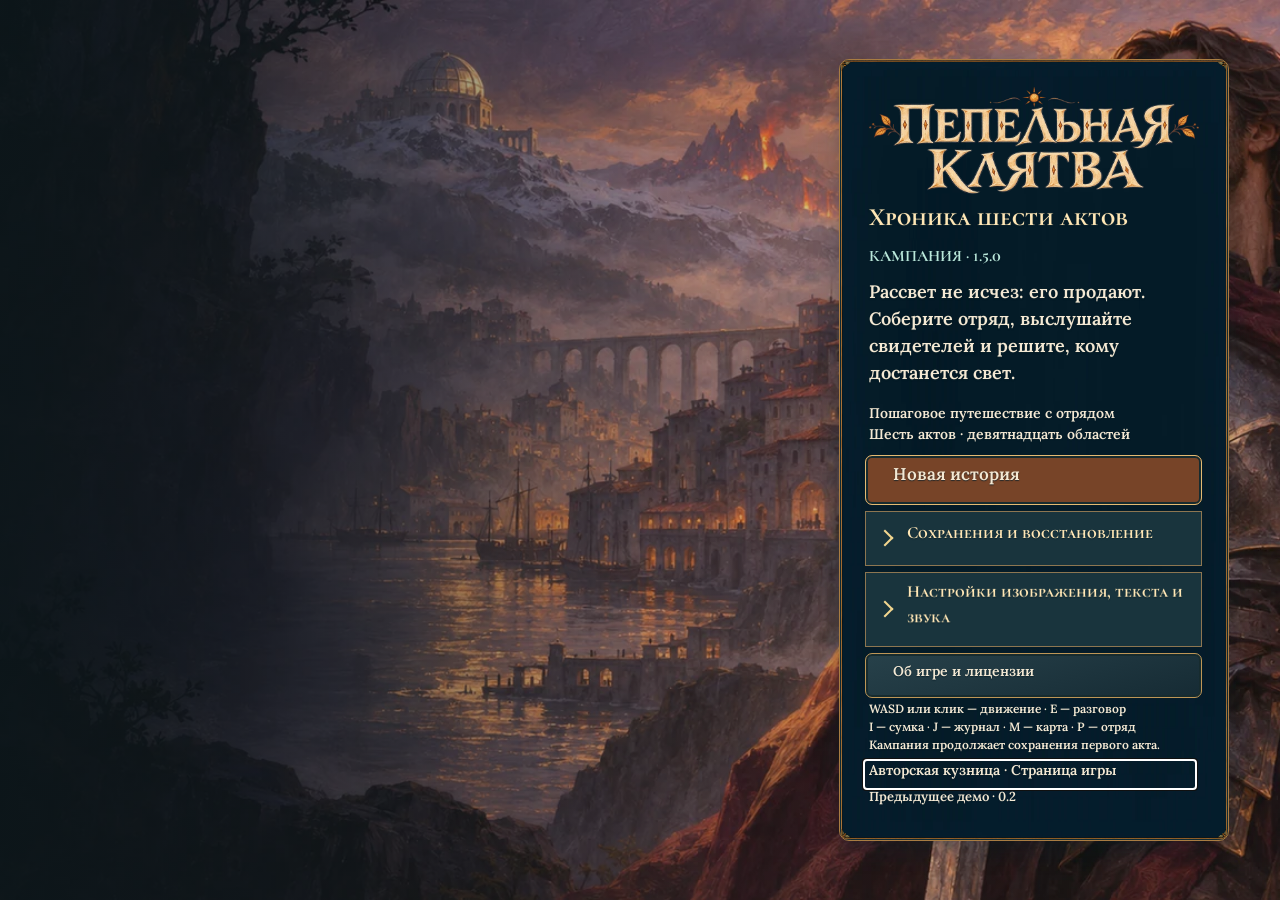
==== commit 433a9ae7: "Release Ashen Oath 1.5.0: equipment, resistance and encounter balance" ====
--- a/index.html
+++ b/index.html
@@ -1,5 +1,5 @@
 <!doctype html>
-<html lang="ru"><head><meta charset="utf-8"><meta name="viewport" content="width=device-width,initial-scale=1,viewport-fit=cover,interactive-widget=resizes-content"><meta name="theme-color" content="#132b36"><title>Пепельная клятва · Кампания — Авторская кузница</title><link rel="stylesheet" href="act1.css?v=0.16.0-demo-poster-20261105-0717dfc3104f"><link rel="stylesheet" href="interface-windows.css?v=0.16.0-demo"><link rel="stylesheet" href="navigation.css?v=0.16.0-demo-phonehud2"><link rel="stylesheet" href="quest-arrow.css?v=0.16.0-demo"><link rel="stylesheet" href="loader-ads.css?v=20261113-vk4"><link rel="stylesheet" href="painted.css?v=roads-018"><link rel="stylesheet" href="forged.css?v=forged-019"><link rel="stylesheet" href="campaign.css?v=campaign-140"><link rel="stylesheet" href="companion.css?v=campaign-140"><link rel="stylesheet" href="phone.css?v=campaign-140"></head><body>
+<html lang="ru"><head><meta charset="utf-8"><meta name="viewport" content="width=device-width,initial-scale=1,viewport-fit=cover,interactive-widget=resizes-content"><meta name="theme-color" content="#132b36"><title>Пепельная клятва · Кампания — Авторская кузница</title><link rel="stylesheet" href="act1.css?v=0.16.0-demo-poster-20261105-0717dfc3104f"><link rel="stylesheet" href="interface-windows.css?v=0.16.0-demo"><link rel="stylesheet" href="navigation.css?v=0.16.0-demo-phonehud2"><link rel="stylesheet" href="quest-arrow.css?v=0.16.0-demo"><link rel="stylesheet" href="loader-ads.css?v=20261113-vk4"><link rel="stylesheet" href="painted.css?v=roads-018"><link rel="stylesheet" href="forged.css?v=forged-019"><link rel="stylesheet" href="campaign.css?v=campaign-140"><link rel="stylesheet" href="companion.css?v=campaign-150"><link rel="stylesheet" href="phone.css?v=campaign-140"></head><body>
 <canvas id="actWorld" tabindex="-1" aria-label="Трёхмерный мир Пепельной клятвы"></canvas>
 <div id="saveStatus" class="save-status" role="status" aria-live="polite"></div><div id="actHud" hidden></div><div id="actToast" role="status" aria-live="polite" hidden></div>
 <section id="actMenu"><div id="menuCard" class="menu-card" role="region" aria-label="Главное меню"></div></section>
@@ -16,5 +16,5 @@
 <dialog id="gameModal" class="modal" aria-label="Окно игры"><div id="modalContent" class="panel"></div></dialog>
 <input type="file" id="saveFile" accept=".json,.rpgsave.json" hidden>
 <script src="loader-ads.js?v=20261113-vk4" defer></script>
-<script type="module" src="src/act1/main.js?v=campaign-140"></script>
+<script type="module" src="src/act1/main.js?v=campaign-150"></script>
 </body></html>
--- a/companion.css
+++ b/companion.css
@@ -49,7 +49,7 @@
   gap: 10px;
   align-items: start;
 }
-.workbench-inventory { grid-template-columns: minmax(220px, .9fr) minmax(306px, 1.5fr) minmax(218px, .9fr); }
+.workbench-inventory { grid-template-columns: minmax(224px, 1fr) minmax(342px, 1.4fr) minmax(204px, .78fr); }
 .workbench-development { grid-template-columns: minmax(220px, .82fr) minmax(0, 2fr); }
 .workbench-panel {
   min-width: 0;
@@ -74,11 +74,15 @@
 
 .equipment-paper {
   display: grid;
-  grid-template-columns: minmax(44px, 1fr) minmax(78px, 2.2fr) minmax(44px, 1fr);
-  grid-template-areas: "weapon portrait armor" "charm portrait armor";
+  grid-template-columns: minmax(66px, 1fr) minmax(48px, 1.55fr) minmax(66px, 1fr);
+  grid-template-areas:
+    "helmet portrait charm"
+    "weapon portrait ring"
+    "gloves portrait armor"
+    "belt leggings boots";
   align-items: center;
-  gap: 6px;
-  padding: 10px 4px;
+  gap: 8px 4px;
+  padding: 8px 4px;
   border: 1px solid #5f4b36;
   background: radial-gradient(ellipse, #464138, #14151b 72%);
 }
@@ -94,11 +98,26 @@
   border-radius: 6px;
   box-shadow: 0 4px 20px #0009;
 }
-.equipment-cell { min-width: 0; display: grid; justify-items: center; gap: 2px; }
+.equipment-cell { min-width: 0; display: grid; grid-template-columns: minmax(0,1fr); justify-items: center; align-content: start; gap: 2px; }
+.equipment-cell[data-slot="helmet"] { grid-area: helmet; }
 .equipment-cell[data-slot="weapon"] { grid-area: weapon; }
 .equipment-cell[data-slot="armor"] { grid-area: armor; }
 .equipment-cell[data-slot="charm"] { grid-area: charm; }
-.equipment-cell > .bitmap-text { margin: 0; }
+.equipment-cell[data-slot="gloves"] { grid-area: gloves; }
+.equipment-cell[data-slot="ring"] { grid-area: ring; }
+.equipment-cell[data-slot="belt"] { grid-area: belt; }
+.equipment-cell[data-slot="leggings"] { grid-area: leggings; }
+.equipment-cell[data-slot="boots"] { grid-area: boots; }
+
+.sprite.icons.gear-icon {
+  display: inline-block;
+  background-image: url("assets/act1/painted/equipment.webp?v=campaign-150");
+  background-size: 300% 200%;
+  background-position: var(--gear-x, 0%) var(--gear-y, 0%);
+}
+.gear-icon[data-gear-icon="gloves"],.gear-icon[data-gear-icon="boots"] { --gear-x: 50%; }
+.gear-icon[data-gear-icon="belt"],.gear-icon[data-gear-icon="ring"] { --gear-x: 100%; }
+.gear-icon:is([data-gear-icon="leggings"],[data-gear-icon="boots"],[data-gear-icon="ring"]) { --gear-y: 100%; }
 
 .sheet-vitals { display: grid; gap: 4px; margin: 8px 0; }
 .sheet-meter { display: block; height: 8px; border: 1px solid #715b43; border-radius: 3px; background: #121317; box-shadow: inset 0 1px 3px #0009; }
@@ -109,18 +128,21 @@
 .sheet-experience { margin-block: 9px; }
 .sheet-stats { display: grid; grid-template-columns: repeat(3, minmax(0, 1fr)); gap: 4px; }
 .sheet-stat { padding: 3px; border: 1px solid #6c5238; background: linear-gradient(#2d2726, #191a1e); }
+.sheet-resistances { margin-block: 7px 0; }
+.sheet-resistance-grid { display: grid; grid-template-columns: repeat(2, minmax(0, 1fr)); gap: 4px; margin-block: 5px; }
+.sheet-resistance-grid .sheet-stat { min-width: 0; background: linear-gradient(#233632, #172323); border-color: #516b58; }
 .hero-profile { display: flex; align-items: center; gap: 8px; }
 #gameModal .hero-profile .sprite.sheet-portrait { flex: 0 0 42%; width: 42%; }
 .hero-sheet > .window-disclosure { margin: 6px 0 0; }
 
 .backpack-filters { display: flex; flex-wrap: wrap; align-items: stretch; gap: 4px; margin-bottom: 6px; }
-#gameModal .backpack-filters .paint-button { flex: 1 1 62px; min-height: 44px; padding: 4px 5px; }
+#gameModal .backpack-filters .paint-button { flex: 1 0 auto; min-width: 0; min-height: 44px; padding: 4px 5px; }
 #gameModal .backpack-filters .paint-button[aria-pressed="true"] { border-color: var(--sheet-pale); background: linear-gradient(#755137, #33241f); }
 .backpack-search { display: grid; grid-template-columns: minmax(0, 1fr) 44px; gap: 4px; margin-block: 6px; }
 #gameModal .backpack-search .window-search { background: #14161a; min-height: 44px; }
 #gameModal .backpack-search input { height: 44px; }
 #gameModal .backpack-search button { padding: 5px 10px; }
-#gameModal .backpack-sheet .bag-grid { grid-template-columns: repeat(6, minmax(0, 1fr)); gap: 4px; padding: 3px; background: #101216; border: 1px solid #5f4c36; }
+#gameModal .backpack-sheet .bag-grid { grid-template-columns: repeat(7, minmax(0, 1fr)); gap: 4px; padding: 3px; background: #101216; border: 1px solid #5f4c36; }
 #gameModal .backpack-sheet .bag-grid:empty { display: none; }
 .backpack-tools { display: flex; flex-wrap: wrap; gap: 6px; margin-top: 7px; }
 #gameModal .backpack-tools .paint-button { flex: 1 1 100px; }
@@ -203,6 +225,7 @@
 @media (max-width: 880px) {
   .workbench-inventory { grid-template-columns: minmax(210px, .95fr) minmax(280px, 1.35fr); }
   .workbench-inventory .item-detail { grid-column: 1 / -1; }
+  #gameModal .backpack-sheet .bag-grid { grid-template-columns: repeat(6, minmax(0, 1fr)); }
 }
 
 @media (max-width: 630px) {
@@ -218,8 +241,8 @@
   .workbench-inventory, .workbench-development { grid-template-columns: minmax(0, 1fr); gap: 8px; }
   .workbench-development .talent-sheet { grid-row: 1; }
   .workbench-panel { padding: 8px; }
-  .equipment-paper { grid-template-columns: 72px repeat(3,minmax(0,1fr)); grid-template-areas: "portrait weapon armor charm"; padding: 5px; }
-  #gameModal .equipment-paper .sprite.sheet-portrait { width: 64px; }
+  .equipment-paper { padding: 5px; }
+  #gameModal .equipment-paper .sprite.sheet-portrait { max-width: 115px; }
   .equipment-cell { width: 100%; }
   .equipment-sheet .sheet-vitals { grid-template-columns: repeat(2, minmax(0,1fr)); gap: 7px; }
   .equipment-sheet .sheet-stats { display: none; }
@@ -242,6 +265,12 @@
   #gameModal .backpack-sheet .bag-grid { grid-template-columns: repeat(5, minmax(0,1fr)); }
 }
 
+html[data-compact-ui] #gameModal .companion-bar { display: grid; grid-template-columns: minmax(0, 1fr) auto; }
+html[data-compact-ui] #gameModal .companion-tabs { flex-wrap: nowrap; overflow-x: auto; scrollbar-width: thin; padding: 2px; }
+html[data-compact-ui] #gameModal .companion-tab { flex-shrink: 0; }
+html[data-compact-ui] #gameModal .companion-switch { align-self: start; }
+html[data-compact-ui] #gameModal .backpack-filters { flex-wrap: nowrap; overflow-x: auto; scrollbar-width: thin; padding: 2px; }
+
 @media (hover: hover) and (pointer: fine) {
   #gameModal .touch-drag-switch { display: none; }
 }
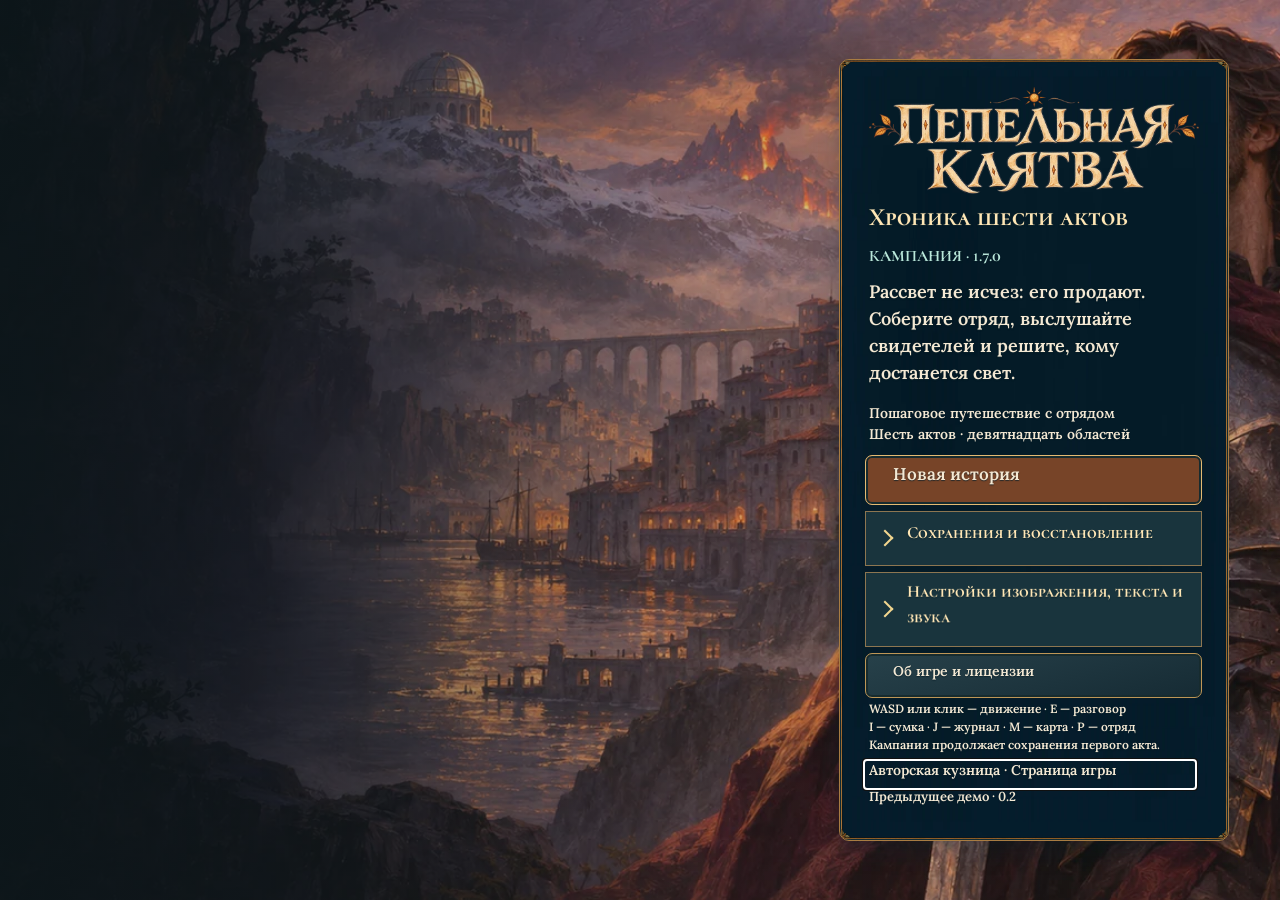
==== commit bb9e3163: "Release Ashen Oath Web 1.7.0 Complete the 100-step progression series. Retune thirty runes, add twel" ====
--- a/index.html
+++ b/index.html
@@ -1,5 +1,5 @@
 <!doctype html>
-<html lang="ru"><head><meta charset="utf-8"><meta name="viewport" content="width=device-width,initial-scale=1,viewport-fit=cover,interactive-widget=resizes-content"><meta name="theme-color" content="#132b36"><title>Пепельная клятва · Кампания — Авторская кузница</title><link rel="stylesheet" href="act1.css?v=0.16.0-demo-poster-20261105-0717dfc3104f"><link rel="stylesheet" href="interface-windows.css?v=0.16.0-demo"><link rel="stylesheet" href="navigation.css?v=0.16.0-demo-phonehud2"><link rel="stylesheet" href="quest-arrow.css?v=0.16.0-demo"><link rel="stylesheet" href="loader-ads.css?v=20261113-vk4"><link rel="stylesheet" href="painted.css?v=roads-018"><link rel="stylesheet" href="forged.css?v=forged-019"><link rel="stylesheet" href="campaign.css?v=campaign-140"><link rel="stylesheet" href="companion.css?v=campaign-150"><link rel="stylesheet" href="phone.css?v=campaign-140"></head><body>
+<html lang="ru"><head><meta charset="utf-8"><meta name="viewport" content="width=device-width,initial-scale=1,viewport-fit=cover,interactive-widget=resizes-content"><meta name="theme-color" content="#132b36"><title>Пепельная клятва · Кампания — Авторская кузница</title><link rel="stylesheet" href="act1.css?v=0.16.0-demo-poster-20261105-0717dfc3104f"><link rel="stylesheet" href="interface-windows.css?v=0.16.0-demo"><link rel="stylesheet" href="navigation.css?v=0.16.0-demo-phonehud2"><link rel="stylesheet" href="quest-arrow.css?v=0.16.0-demo"><link rel="stylesheet" href="loader-ads.css?v=20261113-vk4"><link rel="stylesheet" href="painted.css?v=roads-018"><link rel="stylesheet" href="forged.css?v=forged-019"><link rel="stylesheet" href="campaign.css?v=campaign-140"><link rel="stylesheet" href="companion.css?v=campaign-170"><link rel="stylesheet" href="phone.css?v=campaign-140"></head><body>
 <canvas id="actWorld" tabindex="-1" aria-label="Трёхмерный мир Пепельной клятвы"></canvas>
 <div id="saveStatus" class="save-status" role="status" aria-live="polite"></div><div id="actHud" hidden></div><div id="actToast" role="status" aria-live="polite" hidden></div>
 <section id="actMenu"><div id="menuCard" class="menu-card" role="region" aria-label="Главное меню"></div></section>
@@ -16,5 +16,5 @@
 <dialog id="gameModal" class="modal" aria-label="Окно игры"><div id="modalContent" class="panel"></div></dialog>
 <input type="file" id="saveFile" accept=".json,.rpgsave.json" hidden>
 <script src="loader-ads.js?v=20261113-vk4" defer></script>
-<script type="module" src="src/act1/main.js?v=campaign-150"></script>
+<script type="module" src="src/act1/main.js?v=campaign-170"></script>
 </body></html>
--- a/companion.css
+++ b/companion.css
@@ -169,6 +169,8 @@
 #gameModal .workbench-inventory .item-slot .sprite.icons { width: min(80%, 50px); height: auto; aspect-ratio: 1; }
 #gameModal .workbench-inventory .item-slot[data-rarity="uncommon"] { border-color: #84ae78; background: radial-gradient(#385143, #202b24 78%); }
 #gameModal .workbench-inventory .item-slot[data-rarity="rare"] { border-color: #93ace0; background: radial-gradient(#3b4866, #222339 78%); }
+#gameModal .workbench-inventory .item-slot[data-rarity="epic"] { border-color: #b48be7; background: radial-gradient(#58416e, #2e233c 78%); }
+#gameModal .workbench-inventory .item-slot[data-rarity="legendary"] { border-color: #e5ac6b; background: radial-gradient(#714829, #3a2520 78%); }
 #gameModal .workbench-inventory .item-slot.selected { border-color: #ffe09e; box-shadow: inset 0 0 0 2px #e5b96c, inset 0 0 16px #b6813a75; }
 #gameModal .workbench-inventory .item-slot:hover { border-color: var(--sheet-pale); }
 #gameModal .workbench-inventory .item-slot img.qty { width: min(52%, 27px); min-height: 0; padding: 0; right: 1px; bottom: 2px; }
@@ -179,7 +181,7 @@
 .workbench-inventory .item-detail .paint-button { max-width: 100%; }
 
 .talent-points { border: 1px solid #a27d47; border-radius: 4px; padding: 0 5px; background: #1c2527; }
-.talent-tabs { display: grid; grid-template-columns: repeat(4, minmax(0, 1fr)); gap: 5px; margin: 7px 0 10px; }
+.talent-tabs { display: grid; grid-template-columns: repeat(3, minmax(0, 1fr)); gap: 5px; margin: 7px 0 10px; }
 #gameModal .talent-tabs .paint-button { min-width: 0; min-height: 50px; gap: 6px; padding: 3px 6px; background: linear-gradient(#393035, #25222a); }
 #gameModal .talent-tabs .paint-button[aria-pressed="true"] { border-color: var(--sheet-pale); box-shadow: inset 0 0 0 1px #bfa069; }
 #gameModal .talent-tabs [data-tone="ember"][aria-pressed="true"] { background: linear-gradient(#6c3428, #392027); }
@@ -190,6 +192,22 @@
 .talent-route,
 .ability-grid { display: grid; grid-template-columns: repeat(3, minmax(0, 1fr)); gap: 8px; padding: 0; margin: 0; }
 .talent-route { list-style: none; }
+.talent-route.specialization-route { grid-template-columns: repeat(2, minmax(0,1fr)); }
+.specialization-route > .talent-step:first-child { grid-column: 1 / -1; width: min(100%, 270px); justify-self: center; }
+.specialization-route .talent-step .talent-tier::after { display: none; }
+.attribute-grid { display: grid; grid-template-columns: repeat(auto-fit, minmax(min(100%,225px),1fr)); gap: 6px; }
+.attribute-row { display: grid; grid-template-columns: 48px minmax(0,1fr) 44px; align-items: center; gap: 6px; padding: 6px; min-width: 0; border: 1px solid #766550; background: #242029; border-radius: 4px; }
+.attribute-row .ability-art { width: 46px; height: 46px; }
+.attribute-controls { display: grid; gap: 4px; }
+.attribute-row .paint-button { min-width: 0; min-height: 44px; padding-inline: 4px; }
+.attribute-copy { display: grid; align-content: center; gap: 3px; min-width: 0; }
+.companion-tab { position: relative; }
+html:not([data-compact-ui]) #actHud[data-mode="battle"] .battle-intel[open] { z-index: 9; }
+.development-ready { width: 7px; height: 7px; border-radius: 50%; background: #eacb76; position: absolute; right: 6px; top: 5px; }
+#gameModal .item-slot[data-favorite="true"]::after { content: ''; position: absolute; right: 5px; top: 5px; width: 7px; height: 7px; transform: rotate(45deg); background: #eacb76; border-radius: 1px; pointer-events: none; }
+.bag-quality-options { display: flex; flex-wrap: wrap; gap: 4px; margin-top: 4px; }
+#gameModal .bag-quality-options .paint-button { flex: 1 1 92px; min-width: 0; min-height: 36px; }
+#gameModal .bag-quality-options .paint-button[aria-pressed="true"], #gameModal .backpack-tools [data-focus-key="bag-favorites"][aria-pressed="true"] { border-color: var(--sheet-pale); background: #3d4132; }
 .talent-step { position: relative; min-width: 0; padding: 4px; border: 1px solid #66584d; border-radius: 4px; background: #191a20; }
 .talent-step[data-state="available"] { border-color: #d59f65; background: linear-gradient(#512b27, #2d2228); }
 .talent-step[data-state="learned"] { border-color: #b2aa68; background: linear-gradient(#40432e, #2c2e26); }
@@ -253,7 +271,8 @@
 @media (max-width: 440px) {
   #gameModal .talent-tabs { display: flex; flex-wrap: wrap; }
   #gameModal .talent-tabs .paint-button { flex: 1 1 120px; }
-  .talent-route { grid-template-columns: 1fr; }
+  .talent-route, .talent-route.specialization-route { grid-template-columns: 1fr; }
+  .specialization-route > .talent-step:first-child { width: 100%; }
   .ability-grid { grid-template-columns: repeat(2, minmax(0, 1fr)); }
   .talent-step { display: grid; grid-template-columns: 32px minmax(0,1fr) auto; gap: 4px; align-items: stretch; }
   .talent-step .talent-tier { display: grid; align-content: center; margin: 0; border: 0; }
@@ -265,10 +284,17 @@
   #gameModal .backpack-sheet .bag-grid { grid-template-columns: repeat(5, minmax(0,1fr)); }
 }
 
+html[data-compact-ui] #gameModal .workbench-development { grid-template-columns: minmax(0,1fr); gap: 8px; }
+html[data-compact-ui] #gameModal .workbench-development .talent-sheet { grid-row: 1; }
+html[data-compact-ui] #gameModal .bag-quality-options { display: grid; grid-template-columns: repeat(2, minmax(0,1fr)); }
+html[data-compact-ui] #gameModal .bag-quality-options .paint-button { min-height: 44px; }
+
 html[data-compact-ui] #gameModal .companion-bar { display: grid; grid-template-columns: minmax(0, 1fr) auto; }
 html[data-compact-ui] #gameModal .companion-tabs { flex-wrap: nowrap; overflow-x: auto; scrollbar-width: thin; padding: 2px; }
 html[data-compact-ui] #gameModal .companion-tab { flex-shrink: 0; }
 html[data-compact-ui] #gameModal .companion-switch { align-self: start; }
+html[data-compact-ui] #gameModal .backpack-tools { display: grid; grid-template-columns: repeat(2, minmax(0,1fr)); }
+html[data-compact-ui] #gameModal .backpack-tools .touch-drag-switch { grid-column: 1 / -1; }
 html[data-compact-ui] #gameModal .backpack-filters { flex-wrap: nowrap; overflow-x: auto; scrollbar-width: thin; padding: 2px; }
 
 @media (hover: hover) and (pointer: fine) {
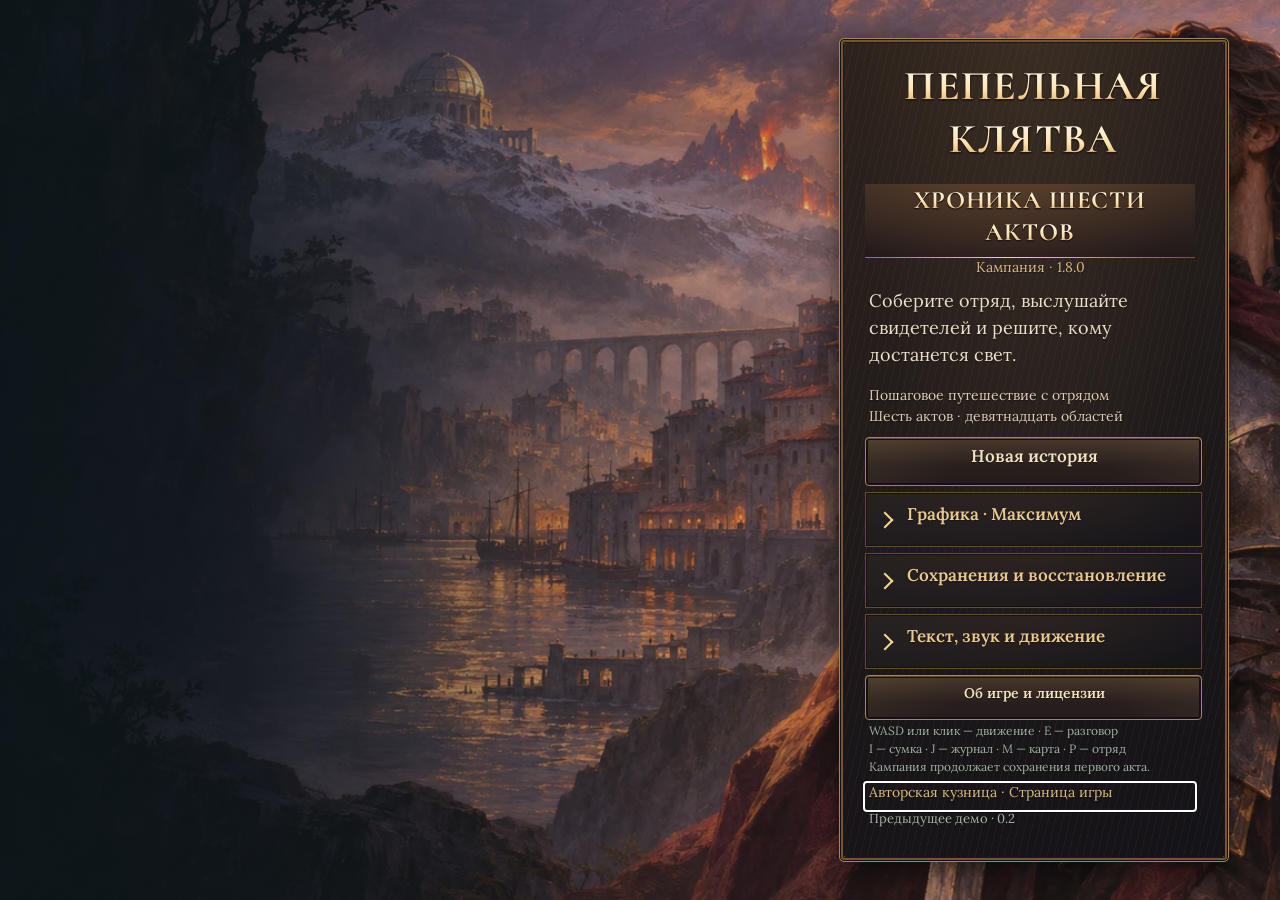
==== commit 2bfb2fea: "Release Ashen Oath Web 1.8.0 from visual release bundle Publish the six-act campaign with revised eq" ====
--- a/index.html
+++ b/index.html
@@ -1,5 +1,5 @@
 <!doctype html>
-<html lang="ru"><head><meta charset="utf-8"><meta name="viewport" content="width=device-width,initial-scale=1,viewport-fit=cover,interactive-widget=resizes-content"><meta name="theme-color" content="#132b36"><title>Пепельная клятва · Кампания — Авторская кузница</title><link rel="stylesheet" href="act1.css?v=0.16.0-demo-poster-20261105-0717dfc3104f"><link rel="stylesheet" href="interface-windows.css?v=0.16.0-demo"><link rel="stylesheet" href="navigation.css?v=0.16.0-demo-phonehud2"><link rel="stylesheet" href="quest-arrow.css?v=0.16.0-demo"><link rel="stylesheet" href="loader-ads.css?v=20261113-vk4"><link rel="stylesheet" href="painted.css?v=roads-018"><link rel="stylesheet" href="forged.css?v=forged-019"><link rel="stylesheet" href="campaign.css?v=campaign-140"><link rel="stylesheet" href="companion.css?v=campaign-170"><link rel="stylesheet" href="phone.css?v=campaign-140"></head><body>
+<html lang="ru"><head><meta charset="utf-8"><meta name="viewport" content="width=device-width,initial-scale=1,viewport-fit=cover,interactive-widget=resizes-content"><meta name="theme-color" content="#132b36"><title>Пепельная клятва · Кампания — Авторская кузница</title><link rel="stylesheet" href="act1.css?v=0.16.0-demo-poster-20261105-0717dfc3104f"><link rel="stylesheet" href="interface-windows.css?v=0.16.0-demo"><link rel="stylesheet" href="navigation.css?v=0.16.0-demo-phonehud2"><link rel="stylesheet" href="quest-arrow.css?v=0.16.0-demo"><link rel="stylesheet" href="loader-ads.css?v=20261113-vk4"><link rel="stylesheet" href="painted.css?v=roads-018"><link rel="stylesheet" href="forged.css?v=forged-019"><link rel="stylesheet" href="campaign.css?v=campaign-140"><link rel="stylesheet" href="companion.css?v=campaign-170"><link rel="stylesheet" href="phone.css?v=campaign-140"><link rel="preload" href="assets/act1/fonts/CormorantSC-Bold.woff" as="font" type="font/woff" crossorigin><link rel="preload" href="assets/act1/fonts/Lora-Variable.woff" as="font" type="font/woff" crossorigin><link rel="stylesheet" href="panel-theme.css?v=campaign-180"></head><body>
 <canvas id="actWorld" tabindex="-1" aria-label="Трёхмерный мир Пепельной клятвы"></canvas>
 <div id="saveStatus" class="save-status" role="status" aria-live="polite"></div><div id="actHud" hidden></div><div id="actToast" role="status" aria-live="polite" hidden></div>
 <section id="actMenu"><div id="menuCard" class="menu-card" role="region" aria-label="Главное меню"></div></section>
@@ -16,5 +16,5 @@
 <dialog id="gameModal" class="modal" aria-label="Окно игры"><div id="modalContent" class="panel"></div></dialog>
 <input type="file" id="saveFile" accept=".json,.rpgsave.json" hidden>
 <script src="loader-ads.js?v=20261113-vk4" defer></script>
-<script type="module" src="src/act1/main.js?v=campaign-170"></script>
+<script type="module" src="src/act1/main.js?v=visual-180"></script>
 </body></html>
--- a/panel-theme.css
+++ b/panel-theme.css
@@ -0,0 +1,295 @@
+/* Painted views and bitmap labels share these bronze frames and dark surfaces. */
+:root {
+  --bronze-rim: #a68753;
+  --bronze-bright: #eccb8b;
+  --bronze-seam: #684c32;
+  --bronze-shade: #2b1b16;
+  --panel-stone:
+    radial-gradient(ellipse at 50% -12%, #64503848, transparent 64%),
+    repeating-linear-gradient(103deg, #b48d5410 0 1px, transparent 1px 7px),
+    linear-gradient(155deg, #2d231d, #191619 72%, #141318);
+  --panel-inset:
+    radial-gradient(ellipse at 50% 0%, #47332455, transparent 85%),
+    linear-gradient(158deg, #252021, #141419);
+  --panel-corners:
+    linear-gradient(135deg, #d1ae72 0 23%, #725029 24% 38%, transparent 39%) left top / var(--corner-size, 12px) var(--corner-size, 12px) no-repeat,
+    linear-gradient(225deg, #d1ae72 0 23%, #725029 24% 38%, transparent 39%) right top / var(--corner-size, 12px) var(--corner-size, 12px) no-repeat,
+    linear-gradient(45deg, #d1ae72 0 23%, #725029 24% 38%, transparent 39%) left bottom / var(--corner-size, 12px) var(--corner-size, 12px) no-repeat,
+    linear-gradient(315deg, #d1ae72 0 23%, #725029 24% 38%, transparent 39%) right bottom / var(--corner-size, 12px) var(--corner-size, 12px) no-repeat;
+  --panel-bevel:
+    inset 0 0 0 1px #160f12,
+    inset 0 0 0 3px #735533,
+    inset 0 0 0 4px #211719;
+  --title-plate:
+    linear-gradient(90deg, #9c7330, #f3d69a 43%, #dcb778 59%, #73512a) center bottom / 100% 1px no-repeat,
+    radial-gradient(ellipse at 44% -60%, #96673b77, transparent 88%),
+    linear-gradient(#382a22, #21191b);
+  --button-bronze:
+    linear-gradient(100deg, #cba56b14, transparent 27%, transparent 73%, #cba56b12),
+    linear-gradient(#49382c, #281f1d 61%, #241b1b);
+  --button-ruby: linear-gradient(155deg, #854a35, #502a29 57%, #351d22);
+  --button-bevel:
+    inset 0 1px 0 #f2d19751,
+    inset 0 0 0 2px #170f13,
+    inset 0 -2px 0 #09070a8a;
+}
+
+body { font-family: Lora, Georgia, serif; }
+
+.menu-card, #gameModal #modalContent {
+  background: var(--panel-corners), var(--panel-stone);
+  border-color: var(--bronze-rim);
+  border-radius: 5px;
+  box-shadow: var(--panel-bevel), 0 10px 27px #090608a8;
+}
+
+.menu-card::before, #gameModal #modalContent::before, #actHud .panel::before {
+  content: none;
+}
+
+#gameModal[data-companion-view] {
+  --sheet-gold: var(--bronze-rim);
+  --sheet-pale: var(--bronze-bright);
+  border-color: var(--bronze-rim);
+  border-radius: 5px;
+  box-shadow: 0 0 0 2px var(--bronze-shade), 0 0 0 3px #6f5436, 0 16px 45px #060409d9;
+}
+
+#gameModal[data-companion-view] #modalContent { border-radius: 4px; }
+#gameModal #modalContent .modal-header {
+  background: var(--title-plate);
+  border-color: var(--bronze-rim);
+  box-shadow: inset 0 1px 0 #d4ad714d, 0 1px 0 #170f12;
+}
+
+.menu-card > .painted-act-title {
+  background: var(--title-plate);
+  padding-block: 2px;
+}
+
+:is(.menu-card, #gameModal, #actHud) .paint-button {
+  border-color: var(--bronze-rim);
+  border-radius: 4px;
+  background: var(--button-bronze);
+  box-shadow: var(--button-bevel);
+}
+
+:is(.menu-card, #gameModal, #actHud) .paint-button:hover:not(:disabled) {
+  border-color: #d5ab71;
+  background: linear-gradient(#624a36, #36271f);
+}
+
+:is(.menu-card, #gameModal, #actHud) .paint-button:active:not(:disabled) {
+  border-color: var(--bronze-bright);
+  background: linear-gradient(#35241f, #53402b);
+}
+
+:is(.menu-card, #gameModal, #actHud) .paint-button:focus-visible,
+#gameModal #modalContent summary:focus-visible {
+  outline: 2px solid #f8dfad;
+  outline-offset: 2px;
+}
+
+:is(.menu-card, #gameModal, #actHud) .paint-button:is([aria-pressed="true"], .selected, .chosen-action, .chosen-target):not(:disabled),
+#actHud .paint-button[data-hud-fold][aria-expanded="true"] {
+  border-color: var(--bronze-bright);
+  background: var(--button-ruby);
+  box-shadow: var(--button-bevel), inset 0 -3px 0 #d7a65c;
+}
+
+:is(.menu-card, #gameModal, #actHud) .paint-button:disabled {
+  opacity: .63;
+  border-color: #746450;
+  background: linear-gradient(#363031, #242126);
+  box-shadow: inset 0 0 0 1px #17151a;
+}
+
+.menu-card > .paint-button[data-focus-key="new-story"]:not(:disabled),
+#gameModal #modalContent .modal-close:not(:disabled),
+#gameModal #modalContent .talent-add:not(:disabled) {
+  background: var(--button-ruby);
+  border-color: #d1a269;
+}
+
+.menu-card > .paint-button[data-focus-key="new-story"]:hover:not(:disabled),
+#gameModal #modalContent .modal-close:hover:not(:disabled),
+#gameModal #modalContent .talent-add:hover:not(:disabled) {
+  background: linear-gradient(#97533a, #552b2b);
+  border-color: var(--bronze-bright);
+}
+
+.menu-card .graphics-presets,
+.menu-card .window-disclosure, #gameModal #modalContent .window-disclosure {
+  border-color: var(--bronze-seam);
+  background: var(--panel-inset);
+  box-shadow: inset 0 0 0 1px #141017;
+}
+
+.menu-card .graphics-options {
+  display: grid;
+  grid-template-columns: repeat(2, minmax(0, 1fr));
+  gap: 5px;
+}
+
+.menu-card .graphics-options > .paint-button {
+  min-width: 0;
+  margin: 0;
+}
+
+html[data-compact-ui] #gameModal .talent-tabs {
+  display: grid;
+  grid-template-columns: repeat(2, minmax(0, 1fr));
+}
+
+@media (max-width: 430px) {
+  html[data-compact-ui] #gameModal .talent-tabs {
+    grid-template-columns: minmax(0, 1fr);
+  }
+}
+
+.menu-card .window-disclosure[open] > summary,
+#gameModal #modalContent .window-disclosure[open] > summary {
+  background: var(--title-plate);
+}
+
+#gameModal #modalContent :is(.workbench-panel, .item-detail, .talent-inspector, .window-compare, .window-choice-card,
+  .ui100-summary, .act-map-detail, .window-wallet, .attribute-row, .bag-quality-options, .field-healing) {
+  background: var(--panel-inset);
+  border-color: var(--bronze-seam);
+}
+
+#gameModal #modalContent .dialogue-row {
+  background: var(--panel-inset);
+  box-shadow: inset 0 0 0 1px var(--bronze-seam);
+  border-radius: 4px;
+  padding: clamp(7px, 1.4vw, 14px);
+}
+
+#gameModal #modalContent :is(.window-dialogue-advance, .window-dialogue-decisions) {
+  border-color: var(--bronze-rim);
+}
+
+.combat-tooltip, .drag-feedback {
+  background: var(--panel-inset);
+  border-color: var(--bronze-rim);
+}
+
+#gameModal #modalContent .workbench-panel {
+  background: var(--panel-corners), var(--panel-stone);
+  border-color: var(--bronze-rim);
+  box-shadow: inset 0 0 0 1px #171014, inset 0 0 0 3px #805d363f;
+}
+
+#gameModal #modalContent :is(.workbench-heading, .talent-tier) {
+  background: var(--title-plate);
+  border-color: var(--bronze-seam);
+}
+
+#gameModal #modalContent .equipment-paper {
+  background:
+    radial-gradient(ellipse at 51% 31%, #bd916264, transparent 70%),
+    repeating-linear-gradient(75deg, #391d1720 0 1px, transparent 1px 6px),
+    linear-gradient(155deg, #684a32, #432e25 64%, #2b201f);
+  border-color: #977049;
+  box-shadow: inset 0 0 0 2px #322117, inset 0 0 0 3px #cca16b52;
+}
+
+#gameModal #modalContent :is(.sheet-portrait, .companion-thumb, .item-detail > .sprite.icons) {
+  border-color: #c09a65;
+  background-color: #22171b;
+  box-shadow: 0 0 0 1px #231516, 0 0 0 2px #8d653c76;
+}
+
+#gameModal #modalContent .backpack-sheet .bag-grid {
+  background: repeating-linear-gradient(90deg, #382824 0 1px, #1a161a 1px 6px);
+  border-color: #74583b;
+  box-shadow: inset 0 0 0 1px #151116;
+}
+
+#gameModal #modalContent .workbench-inventory .item-slot {
+  --slot-light: #49392b;
+  --slot-dark: #211a1f;
+  --slot-border: #8c6844;
+  background: radial-gradient(ellipse at 50% 34%, var(--slot-light), var(--slot-dark) 83%);
+  border-color: var(--slot-border);
+  border-radius: 3px;
+  box-shadow: inset 0 0 0 1px #0d0b0e, inset 0 -2px 0 #875c343f;
+}
+
+#gameModal #modalContent .workbench-inventory .item-slot[data-filled="false"] {
+  --slot-light: #292124;
+  --slot-dark: #1c181d;
+  --slot-border: #6b523c;
+}
+
+#gameModal #modalContent .workbench-inventory .item-slot[data-rarity="uncommon"] {
+  --slot-light: #375147; --slot-dark: #202a24; --slot-border: #90a978;
+}
+#gameModal #modalContent .workbench-inventory .item-slot[data-rarity="rare"] {
+  --slot-light: #384b6a; --slot-dark: #232538; --slot-border: #87a6d2;
+}
+#gameModal #modalContent .workbench-inventory .item-slot[data-rarity="epic"] {
+  --slot-light: #564171; --slot-dark: #2c2038; --slot-border: #b68ad1;
+}
+#gameModal #modalContent .workbench-inventory .item-slot[data-rarity="legendary"] {
+  --slot-light: #775031; --slot-dark: #362320; --slot-border: #e3ad76;
+}
+
+#gameModal #modalContent .workbench-inventory .item-slot:hover {
+  border-color: #d2b481;
+}
+
+#gameModal #modalContent .workbench-inventory .item-slot.selected {
+  border-color: var(--bronze-bright);
+  box-shadow: inset 0 0 0 2px #ddac61, inset 0 0 10px #cf8c4b70;
+}
+
+#gameModal #modalContent .talent-step {
+  background: var(--panel-inset);
+  border-color: #675540;
+}
+#gameModal #modalContent .talent-step[data-state="available"] {
+  background: linear-gradient(#63382c, #2a2023);
+  border-color: #d09865;
+}
+#gameModal #modalContent .talent-step[data-state="learned"] {
+  background: linear-gradient(#45452e, #272a22);
+  border-color: #b2a36c;
+}
+#gameModal .talent-tabs .paint-button:not([aria-pressed="true"]) { background: var(--button-bronze); }
+
+.loading-card, #actHud[data-mode] .panel, #actHud[data-mode] .nav50-minimap {
+  --corner-size: 8px;
+  background: var(--panel-corners), var(--panel-inset);
+  border-color: var(--bronze-rim);
+  box-shadow: inset 0 0 0 1px #171014, 0 3px 10px #0603098c;
+}
+
+#actHud[data-mode] .battle-panel { background: var(--panel-corners), var(--panel-inset); }
+#actHud[data-mode="battle"] :is(.combat-info, .battle-log, .battle-intel, .turn-order, .battle-items) {
+  background: var(--panel-inset);
+  border-color: var(--bronze-rim);
+}
+
+#actHud .party-card.active {
+  border-color: var(--bronze-bright);
+  box-shadow: inset 0 0 0 2px #794333, 0 0 0 1px #be8c56;
+}
+
+#actHud[data-mode="battle"] .turn-entry.enemy:not(.current) { background: linear-gradient(#58342d, #2e2126); }
+#actHud[data-mode="battle"] .turn-entry.current {
+  background: linear-gradient(#74523a, #392722);
+  border-color: var(--bronze-bright);
+}
+
+@media (max-width: 760px), (max-height: 510px) {
+  :root { --corner-size: 8px; }
+  .menu-card, #gameModal #modalContent {
+    box-shadow: inset 0 0 0 1px #1b1218, inset 0 0 0 2px #785733;
+  }
+  #gameModal[data-companion-view] { box-shadow: 0 0 0 1px #59412e; }
+}
+
+@media (orientation: landscape) and (max-height: 390px) {
+  .menu-card > .painted-act-title, .menu-card > .menu-description { display: none; }
+}
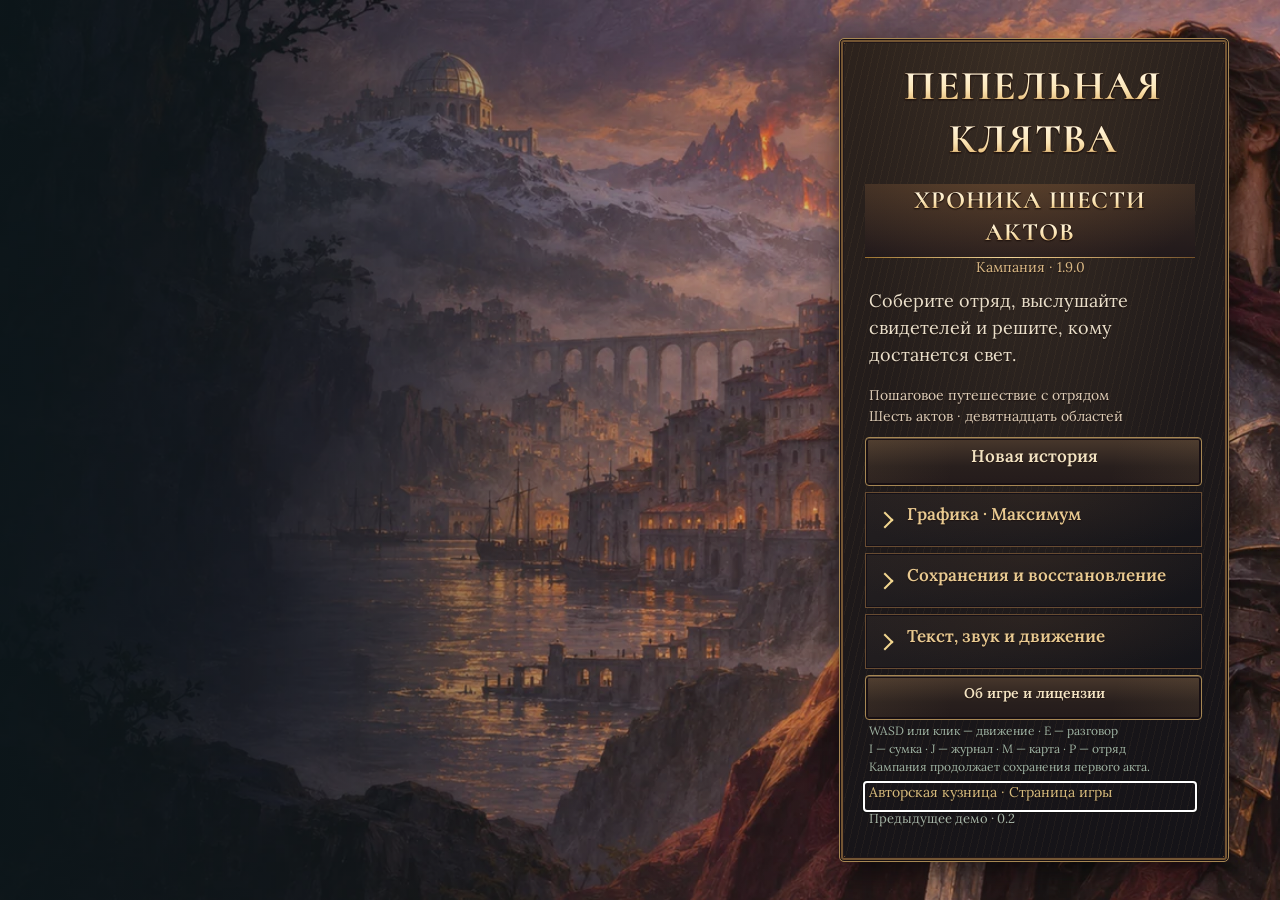
==== commit e8662e82: "Release Ashen Oath Web 1.9.0 Use baked Blender animation curves across character profiles, clarify b" ====
--- a/index.html
+++ b/index.html
@@ -16,5 +16,5 @@
 <dialog id="gameModal" class="modal" aria-label="Окно игры"><div id="modalContent" class="panel"></div></dialog>
 <input type="file" id="saveFile" accept=".json,.rpgsave.json" hidden>
 <script src="loader-ads.js?v=20261113-vk4" defer></script>
-<script type="module" src="src/act1/main.js?v=visual-180"></script>
+<script type="module" src="src/act1/main.js?v=motion-190"></script>
 </body></html>
